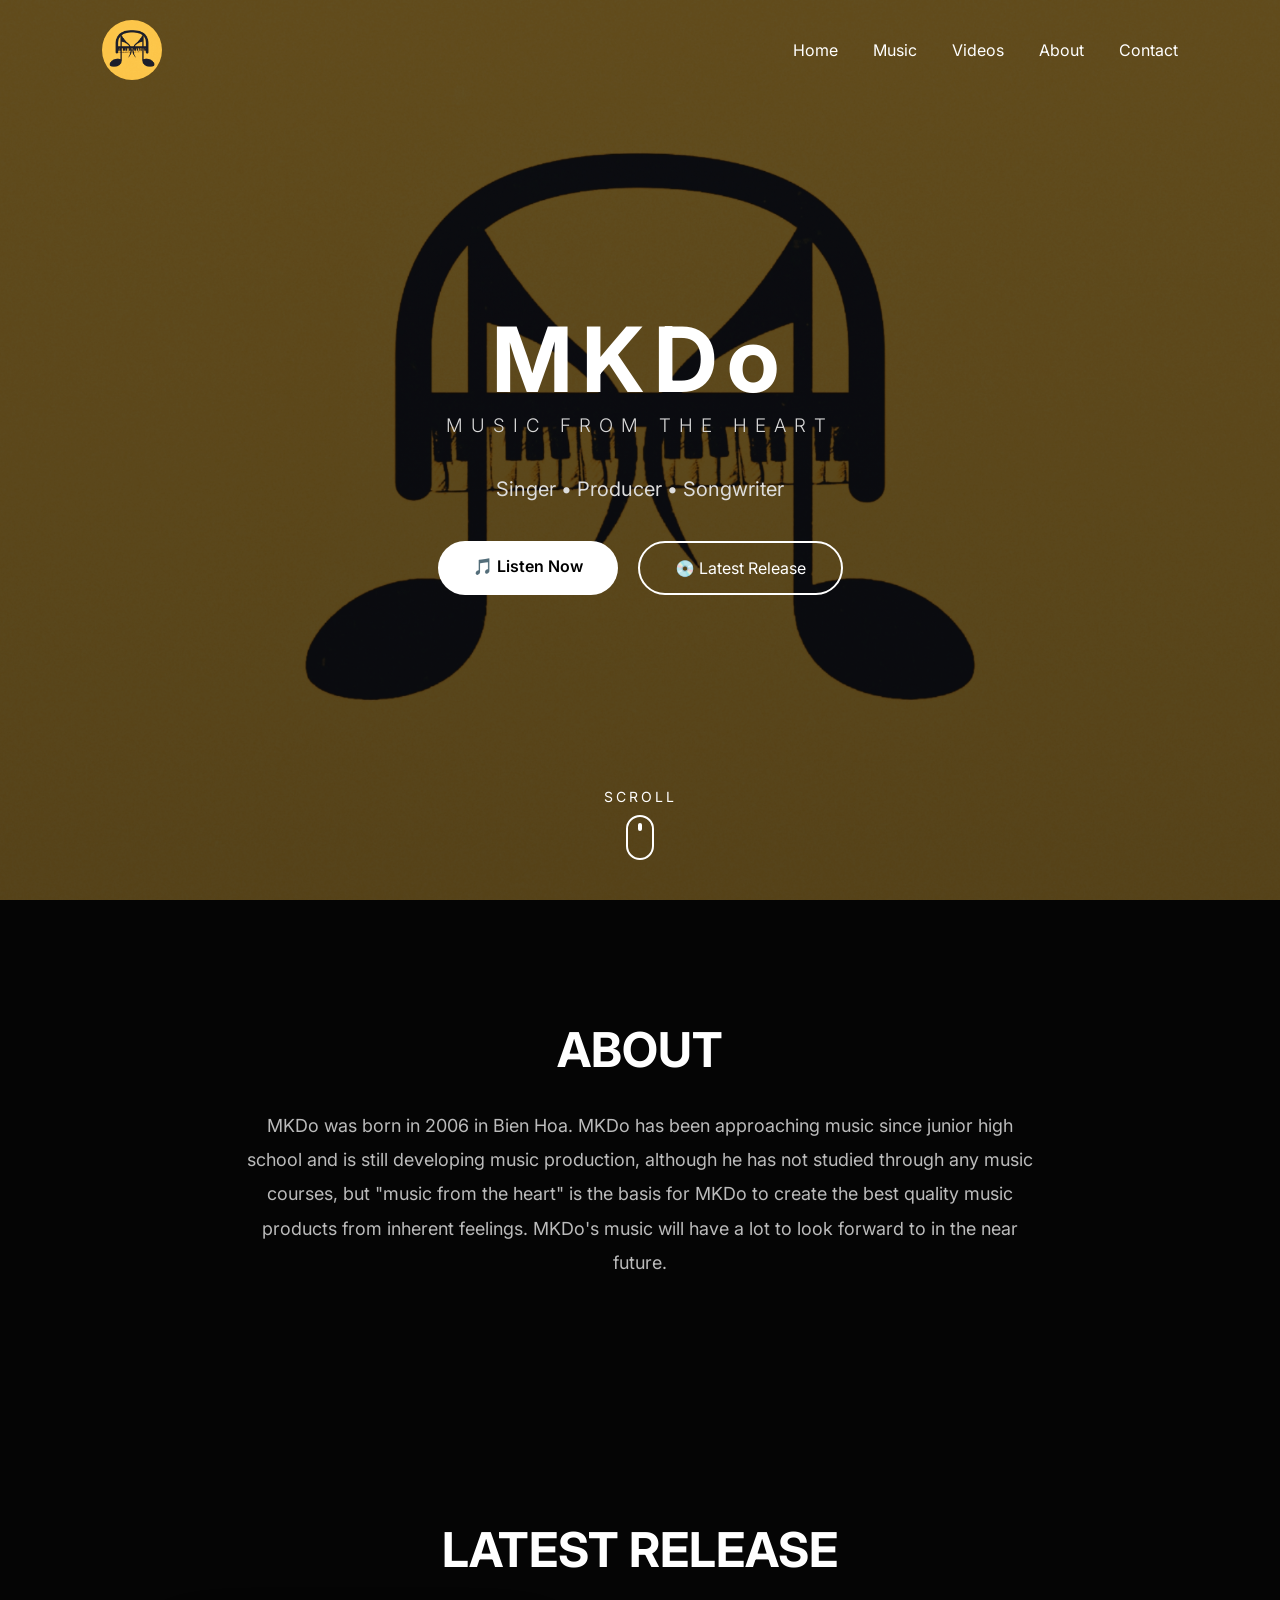
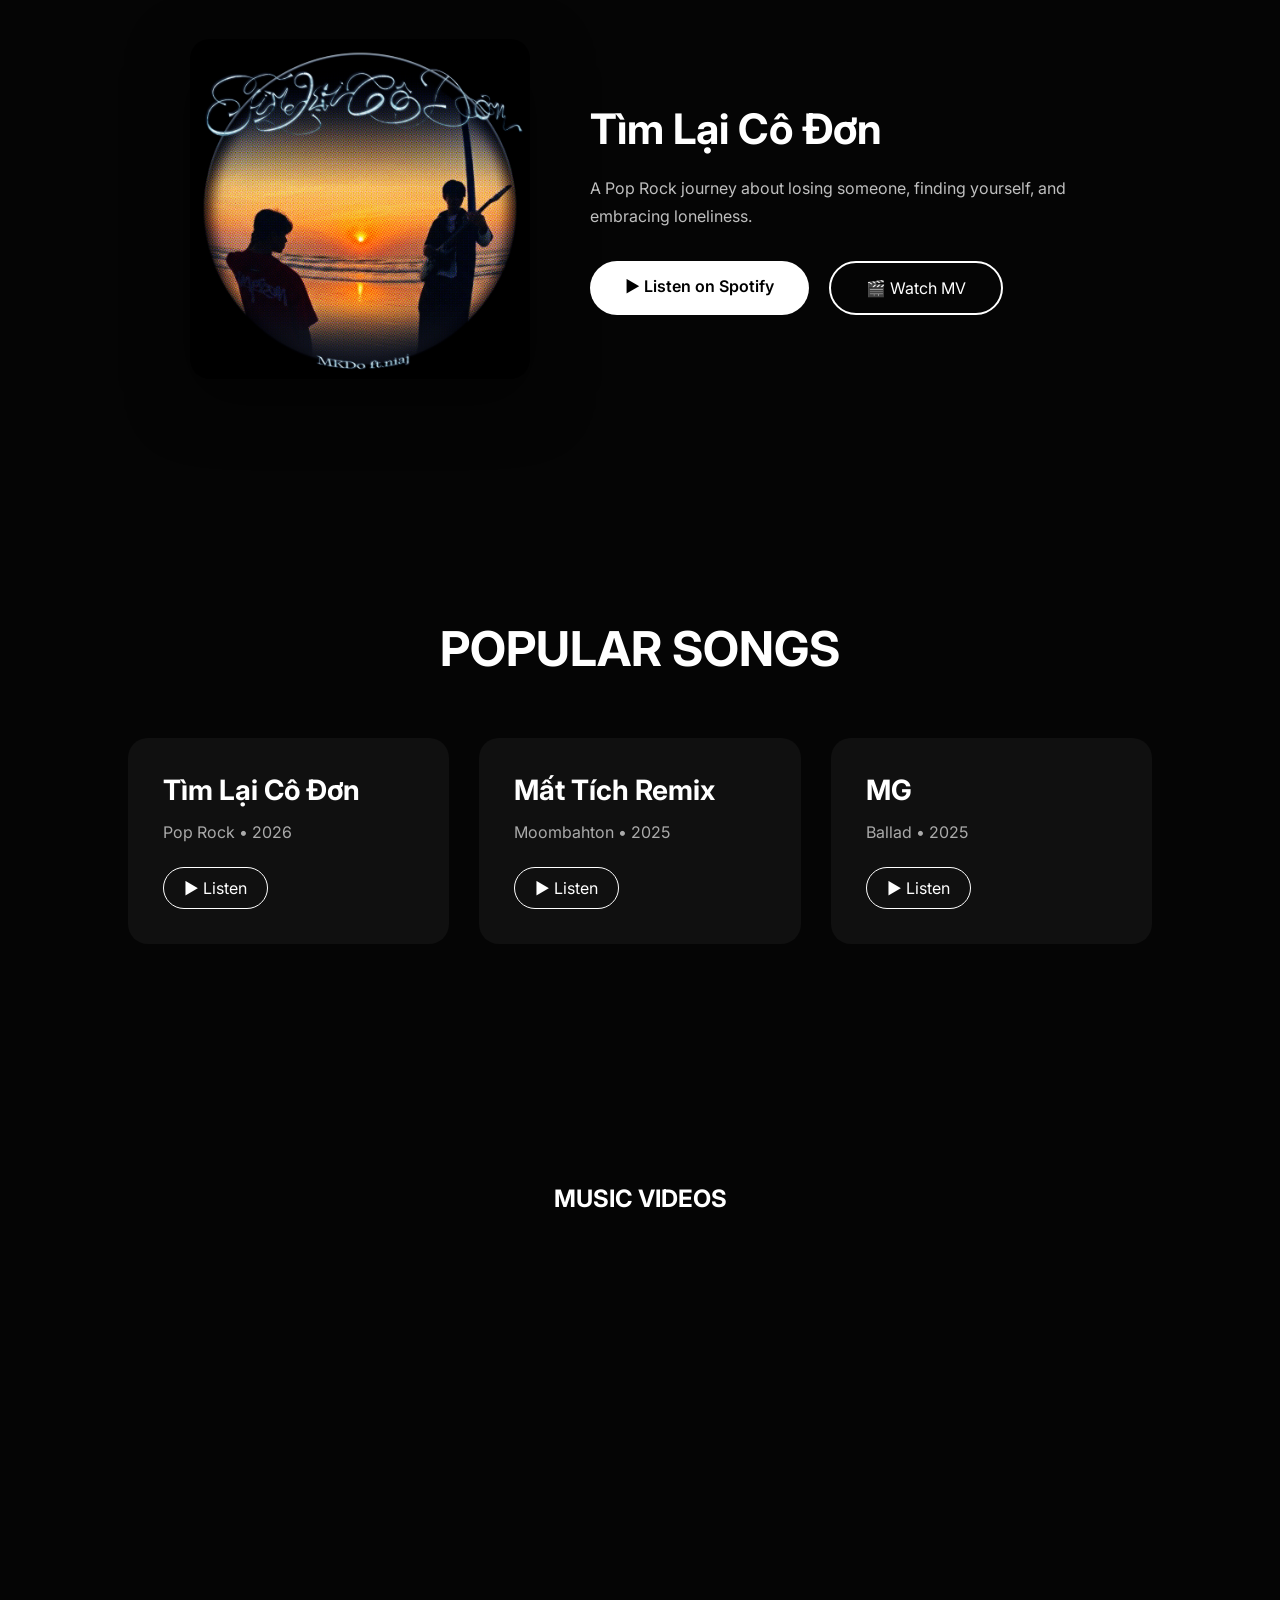
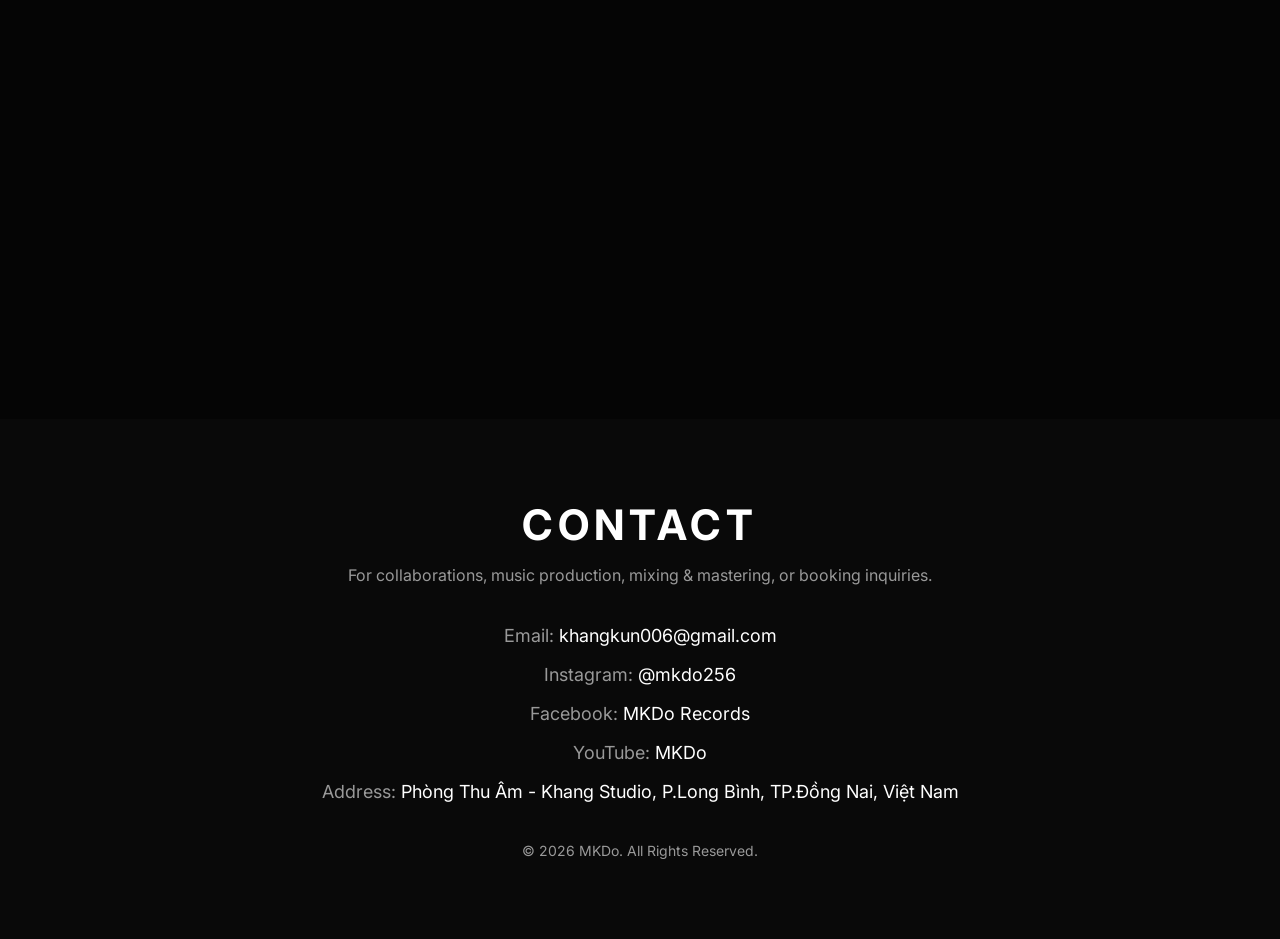
==== index.html @ 3c20ae0c "thêm MG" ====
<!DOCTYPE html>
<html lang="vi">

<head>
    <meta charset="UTF-8">
    <meta name="viewport" content="width=device-width, initial-scale=1.0">

    <title>MKDo | Official Website</title>
    <link rel="stylesheet"
href="https://cdnjs.cloudflare.com/ajax/libs/font-awesome/6.7.2/css/all.min.css">

    <link rel="stylesheet" href="css/style.css">
</head>

<body>

    <div class="menu-overlay"></div>
    <header>

    <nav class="navbar">

        <a href="#home" class="logo">
    <img src="assets/images/logo.jpg" alt="MKDo Logo">
</a>

        <ul class="nav-links">
            <li><a href="#home">Home</a></li>
            <li><a href="#release">Music</a></li>
            <li><a href="#videos">Videos</a></li>
            <li><a href="#about">About</a></li>
            <li><a href="#contact">Contact</a></li>
        </ul>

        <div class="menu-toggle">
            ☰
        </div>

    </nav>

</header>

    <section id="home" class="hero">

        <div class="overlay">

            <h2>MKDo</h2>

            <h3 class="subtitle">
            MUSIC FROM THE HEART
            </h3>

            <p>
                Singer • Producer • Songwriter
            </p>

            <div class="hero-buttons">
                <a href="#" class="btn" id="listenBtn">🎵 Listen Now</a>
                <a href="#release" class="btn-outline">💿 Latest Release</a>
            </div>
            <div class="scroll-indicator">
                <span>Scroll</span>
                <div class="mouse">
                    <div class="wheel"></div>
                </div>
            </div>

        </div>

    </section>  <!-- Kết thúc Hero -->

<section id="about" class="about reveal">

    <h2>ABOUT</h2>

    <p>
        MKDo was born in 2006 in Bien Hoa. MKDo has been approaching music since junior high school and is still developing music production, although he has not studied through any music courses, but "music from the heart" is the basis for MKDo to create the best quality music products from inherent feelings. 
        MKDo's music will have a lot to look forward to in the near future.
    </p>

</section>
<section id="release" class="release reveal">

    <h2>LATEST RELEASE</h2>

    <div class="release-card">

        <img src="assets/images/cover.jpg" alt="Album Cover">

        <div class="release-info">

            <h3>Tìm Lại Cô Đơn</h3>

            <p>
                A Pop Rock journey about losing someone,
                finding yourself, and embracing loneliness.
            </p>

            <div class="release-buttons">
                <a href="https://open.spotify.com/track/5hHYvx4zWAgLMGNYi303si?si=cfd36f0aa601440b" class="btn">▶ Listen on Spotify</a>
                <a href="https://youtu.be/rpANYHrv6A4?si=kWMMExoqcHgPIfsk" class="btn-outline">🎬 Watch MV</a>
            </div>

        </div>

    </div>

</section>
<!-- DÁN PHẦN POPULAR SONGS NGAY TẠI ĐÂY -->
<section class="songs reveal">

    <h2>POPULAR SONGS</h2>

    <div class="song-grid">

        <div class="song-card">
            <h3>Tìm Lại Cô Đơn</h3>
            <p>Pop Rock • 2026</p>
            <a href="https://open.spotify.com/track/5hHYvx4zWAgLMGNYi303si?si=24d2b1c98aca4930" class="btn-small">▶ Listen</a>
        </div>

        <div class="song-card">
            <h3>Mất Tích Remix</h3>
            <p>Moombahton • 2025</p>
            <a href="https://open.spotify.com/track/5mO4exOIa5kgUJAAsyCyWF?si=42bf793f3c614d9a" class="btn-small">▶ Listen</a>
        </div>

        <div class="song-card">
            <h3>MG</h3>
            <p>Ballad • 2025</p>
            <a href="https://open.spotify.com/album/7bvBQO2T1e7dHWRs2erulw?si=QYGWdLPXR3ux7ovZ6l0ybA" class="btn-small">▶ Listen</a>
        </div>

    </div>

</section>
<section id="videos" class="videos reveal">

    <h2>MUSIC VIDEOS</h2>

    <div class="video-container">

        <iframe
            src="https://www.youtube.com/embed/rpANYHrv6A4"
            allowfullscreen>
        </iframe>

    </div>

</section>
<footer id="contact" class="reveal">

    <h2>CONTACT</h2>

    <p>For collaborations, music production,
mixing & mastering, or booking inquiries.</p>

    <div class="contact-info">

        <p>Email:
            <a href="mailto:khangkun006@gmail.com">khangkun006@gmail.com</a>
        </p>

        <p>Instagram:
            <a href="https://www.instagram.com/mkdo256" target="_blank">
                @mkdo256
            </a>
        </p>

        <p>Facebook:
            <a href="https://www.facebook.com/mkdorecords/" target="_blank">
                MKDo Records
            </a>
        </p>

        <p>YouTube:
            <a href="https://www.youtube.com/channel/UCN9i0nr-8zQUtNi54F5TAXw" target="_blank">
                MKDo
            </a>
        </p>

        <p>Address:
            <a href="https://maps.app.goo.gl/xexaNx454yK6f1gD9" target="_blank">
                Phòng Thu Âm - Khang Studio, P.Long Bình, TP.Đồng Nai, Việt Nam
            </a>
        </p>

    </div>

    <p class="copyright">
        © 2026 MKDo. All Rights Reserved.
    </p>

</footer>
<!-- SMART LINK -->
<div class="smartlink">

    <div class="smartlink-box">

        <span class="close-smartlink">&times;</span>

        <img src="assets/images/logo.jpg" alt="MKDo Logo">

        <h2>MKDo</h2>

        <p>Music From The Heart</p>

        <a href="https://open.spotify.com/artist/1hWf69LwvEqh1YXSsMyhLW?si=CvrtmVuDQyqoBS65XYDklQ"
           target="_blank"
           class="smart-btn spotify">

            <i class="fa-brands fa-spotify"></i>
            <span>Spotify</span>

        </a>
        <a href="https://music.apple.com/fr/artist/mkdo/1745474043"
           target="_blank"
           class="smart-btn apple">

            <i class="fa-brands fa-apple"></i>
            <span>Apple Music</span>

</a>
        <a href="https://www.youtube.com/@mkdo256"
           target="_blank"
           class="smart-btn youtube">

            <i class="fa-brands fa-youtube"></i>
            <span>YouTube</span>

        </a>

        <a href="https://instagram.com/mkdo256"
           target="_blank"
           class="smart-btn instagram">

            <i class="fa-brands fa-instagram"></i>
            <span>Instagram</span>

        </a>

        <a href="https://www.facebook.com/mkdomusic256"
           target="_blank"
           class="smart-btn facebook">

            <i class="fa-brands fa-facebook"></i>
            <span>Facebook</span>

        </a>

        <a href="#contact"
           class="smart-btn contact-link">

            <i class="fa-solid fa-envelope"></i>
            <span>Contact</span>

        </a>

    </div>

</div>

<script src="js/script.js"></script>
---- css/style.css ----
/* Google Font */
@import url('https://fonts.googleapis.com/css2?family=Inter:wght@300;400;600;700&display=swap');

*{
    margin:0;
    padding:0;
    box-sizing:border-box;
    font-family:'Inter',sans-serif;
}

html{
    scroll-behavior:smooth;
}

body{
    background:#050505;
    color:white;
}

/* ================= NAVBAR ================= */

header{
    position:fixed;
    top:0;
    left:0;
    width:100%;
    z-index:1000;
    padding:20px 8%;
    transition:.4s ease;
}

header.scrolled{
    background:rgba(0,0,0,.75);
    backdrop-filter:blur(20px);
    box-shadow:0 8px 30px rgba(0,0,0,.35);
}
.navbar{
    display:flex;
    justify-content:space-between;
    align-items:center;
}

.logo{
    display:flex;
    align-items:center;
    text-decoration:none;
}

.logo img{
    width:60px;
    height:60px;
    border-radius:50%;
    object-fit:cover;
    display:block;
}

.nav-links{
    display:flex;
    gap:35px;
    list-style:none;
}

.navbar a{
    color:white;
    text-decoration:none;
    transition:.3s;
}

.navbar a:hover{
    color:#9f9f9f;
}

/* ================= HERO ================= */

.hero{
    height:100vh;
     background:
        linear-gradient(
    to top,
    rgba(0,0,0,.25),
    rgba(0,0,0,.15)
),
        url("../assets/images/hero.jpg") center center/cover no-repeat;
    display:flex;
    justify-content:center;
    align-items:center;
    text-align:center;
}

.overlay{
    background:rgba(0,0,0,.55);
    width:100%;
    height:100%;
    display:flex;
    flex-direction:column;
    justify-content:center;
    align-items:center;
}

.overlay h2{
    font-size:90px;
    letter-spacing:10px;
}

.overlay p{
    margin-top:20px;
    font-size:20px;
    color:#ddd;
}

button{
    margin-top:40px;
    padding:15px 45px;
    border:none;
    background:white;
    color:black;
    cursor:pointer;
    font-size:16px;
    border-radius:50px;
    transition:.35s;
}

button:hover{
    transform:translateY(-4px);
    background:#d4d4d4;
}
.hero-buttons{
    display:flex;
    gap:20px;
    margin-top:40px;
}

.btn{
    background:white;
    color:black;
    text-decoration:none;
    padding:15px 35px;
    border-radius:50px;
    font-weight:600;
    transition:.3s;
}

.btn:hover{
    transform:translateY(-4px);
    background:#d8d8d8;
}

.btn-outline{
    border:2px solid white;
    color:white;
    text-decoration:none;
    padding:15px 35px;
    border-radius:50px;
    transition:.3s;
}

.btn-outline:hover{
    background:white;
    color:black;
}
.subtitle{
    margin-bottom:20px;
    letter-spacing:8px;
    color:#d7d7d7;
    font-weight:300;
    text-transform:uppercase;
    animation:fadeUp 1.2s ease;
}

.overlay h2{
    animation:fadeUp .8s ease;
}

.overlay p{
    animation:fadeUp 1.5s ease;
}

.hero-buttons{
    animation:fadeUp 1.8s ease;
}

@keyframes fadeUp{

    from{

        opacity:0;
        transform:translateY(40px);

    }

    to{

        opacity:1;
        transform:translateY(0);

    }

}
/* ================= SCROLL INDICATOR ================= */

.scroll-indicator{
    position:absolute;
    bottom:40px;
    display:flex;
    flex-direction:column;
    align-items:center;
    gap:10px;
    color:white;
    animation:bounce 2s infinite;
}

.scroll-indicator span{
    font-size:14px;
    letter-spacing:3px;
    text-transform:uppercase;
}

.mouse{
    width:28px;
    height:45px;
    border:2px solid white;
    border-radius:20px;
    display:flex;
    justify-content:center;
    padding-top:6px;
}

.wheel{
    width:4px;
    height:8px;
    background:white;
    border-radius:20px;
    animation:wheel 1.5s infinite;
}

@keyframes wheel{

    0%{
        opacity:1;
        transform:translateY(0);
    }

    100%{
        opacity:0;
        transform:translateY(12px);
    }

}

@keyframes bounce{

    0%,100%{
        transform:translateY(0);
    }

    50%{
        transform:translateY(8px);
    }

}
.about{

    padding:120px 12%;
    text-align:center;

}

.about h2{

    font-size:48px;
    margin-bottom:30px;

}

.about p{

    max-width:800px;
    margin:auto;
    color:#bbb;
    line-height:1.9;
    font-size:18px;

}
/* ================= LATEST RELEASE ================= */

.release{
    padding:120px 10%;
}

.release h2{
    text-align:center;
    font-size:48px;
    margin-bottom:60px;
}

.release-card{

    display:flex;
    align-items:center;
    justify-content:center;
    gap:60px;
    flex-wrap:wrap;

}

.release-card img{

    width:340px;
    border-radius:20px;
    box-shadow:0 20px 60px rgba(0,0,0,.5);

}

.release-info{

    max-width:500px;

}

.release-info h3{

    font-size:42px;
    margin-bottom:20px;

}

.release-info p{

    color:#bfbfbf;
    line-height:1.8;
    margin-bottom:30px;

}

.release-buttons{

    display:flex;
    gap:20px;
    flex-wrap:wrap;

}
.release-card img{
    transition: transform .4s ease, box-shadow .4s ease;
}

.release-card img:hover{
    transform: scale(1.05) rotate(-1deg);
    box-shadow: 0 30px 70px rgba(255,255,255,.15);
}
/* ================= SONGS ================= */

.songs{

    padding:120px 10%;

}

.songs h2{

    text-align:center;
    font-size:48px;
    margin-bottom:60px;

}

.song-grid{

    display:grid;
    grid-template-columns:repeat(auto-fit,minmax(280px,1fr));
    gap:30px;

}

.song-card{

    background:#101010;
    padding:35px;
    border-radius:20px;
    transition:.35s;

}

.song-card:hover{

    transform:translateY(-8px);
    background:#181818;

}

.song-card h3{

    font-size:28px;
    margin-bottom:15px;

}

.song-card p{

    color:#aaa;
    margin-bottom:25px;

}

.btn-small{

    color:white;
    text-decoration:none;
    border:1px solid white;
    padding:10px 20px;
    border-radius:40px;
    display:inline-block;
    transition:.3s;

}

.btn-small:hover{

    background:white;
    color:black;

}
/* ================= MUSIC VIDEOS ================= */

.videos{
    padding:120px 10%;
    text-align:center;
}

.video-container{
    max-width:1000px;
    margin:0 auto;
}

.video-container iframe{
    width:100%;
    aspect-ratio:16 / 9;
    border:none;
    border-radius:20px;
}
/* ================= FOOTER ================= */

footer{

    padding:80px 10%;
    text-align:center;
    background:#090909;
    margin-top:120px;

}

footer h2{

    font-size:42px;
    margin-bottom:15px;
    letter-spacing:5px;

}

footer p{

    color:#999;

}

.socials{

    margin:35px 0;
    display:flex;
    justify-content:center;
    gap:30px;
    flex-wrap:wrap;

}

.socials a{

    color:white;
    text-decoration:none;
    transition:.3s;

}

.socials a:hover{

    color:#7d7d7d;

}

.copyright{

    margin-top:40px;
    font-size:14px;

}
/* ================= SCROLL ANIMATION ================= */

.reveal{
    opacity:0;
    transform:translateY(80px);
    transition:all .8s ease;
}

.reveal.active{
    opacity:1;
    transform:translateY(0);
}
/* ================= CONTACT ================= */

.contact-info{
    margin-top:40px;
}

.contact-info p{
    margin:18px 0;
    font-size:18px;
}

.contact-info a{
    color:white;
    text-decoration:none;
    transition:.3s;
}

.contact-info a:hover{
    color:#888;
}
/* ================= MOBILE MENU ================= */

.menu-toggle{
    display:none;
    font-size:34px;
    cursor:pointer;
    color:#fff;
    z-index:1100;
}

.menu-overlay{
    position:fixed;
    inset:0;
    background:rgba(0,0,0,.45);
    opacity:0;
    pointer-events:none;
    transition:.35s;
    z-index:998;
}

.menu-overlay.active{
    opacity:1;
    pointer-events:auto;
}

@media (max-width:768px){

    .menu-toggle{
        display:block;
    }

    .nav-links{

        position:fixed;

        top:0;
        right:-100%;

        width:260px;
        height:100vh;

        background:#111;

        display:flex;
        flex-direction:column;

        justify-content:center;
        align-items:center;

        gap:35px;

        transition:right .35s ease;

        z-index:999;

    }

    .nav-links.active{
        right:0;
    }

}
/* ================= SMART LINK ================= */

.smartlink{

    position:fixed;
    inset:0;

    background:rgba(0,0,0,.75);

    display:flex;
    justify-content:center;
    align-items:center;

    opacity:0;
    visibility:hidden;

    transition:.3s;

    z-index:3000;

}

.smartlink.active{

    opacity:1;
    visibility:visible;

}

.smartlink-box{

    width:380px;
    max-width:90%;

    background:#101010;

    border-radius:25px;

    padding:40px;

    text-align:center;

    position:relative;

    box-shadow:0 20px 60px rgba(0,0,0,.5);

}

.smartlink-box img{

    width:90px;
    height:90px;

    border-radius:50%;

    object-fit:cover;

    margin-bottom:20px;

}

.smartlink-box h2{

    margin-bottom:10px;
    font-size:32px;

}

.smartlink-box p{

    color:#bdbdbd;
    margin-bottom:30px;

}

.smart-btn{

    display:flex;
    align-items:center;
    gap:15px;

    width:100%;

    padding:16px 24px;

    margin:15px 0;

    text-decoration:none;

    color:white;

    border-radius:18px;

    font-size:18px;
    font-weight:600;

    transition:.3s;

}

.smart-btn i{

    width:28px;

    font-size:24px;

    text-align:center;

}

.smart-btn:hover{

    transform:translateY(-4px);

}

/* ===== PLATFORM COLORS ===== */

.spotify{

    background:#1DB954;

}

.apple{

    background:#000;
    border:1px solid #444;

}

.youtube{

    background:#FF0000;

}

.instagram{

    background:linear-gradient(
        45deg,
        #f58529,
        #dd2a7b,
        #8134af,
        #515bd4
    );

}

.facebook{

    background:#1877F2;

}

.contact-link{

    background:#444;

}

.close-smartlink{

    position:absolute;

    top:20px;
    right:25px;

    font-size:34px;

    cursor:pointer;

    transition:.3s;

}

.close-smartlink:hover{

    transform:rotate(90deg);

}
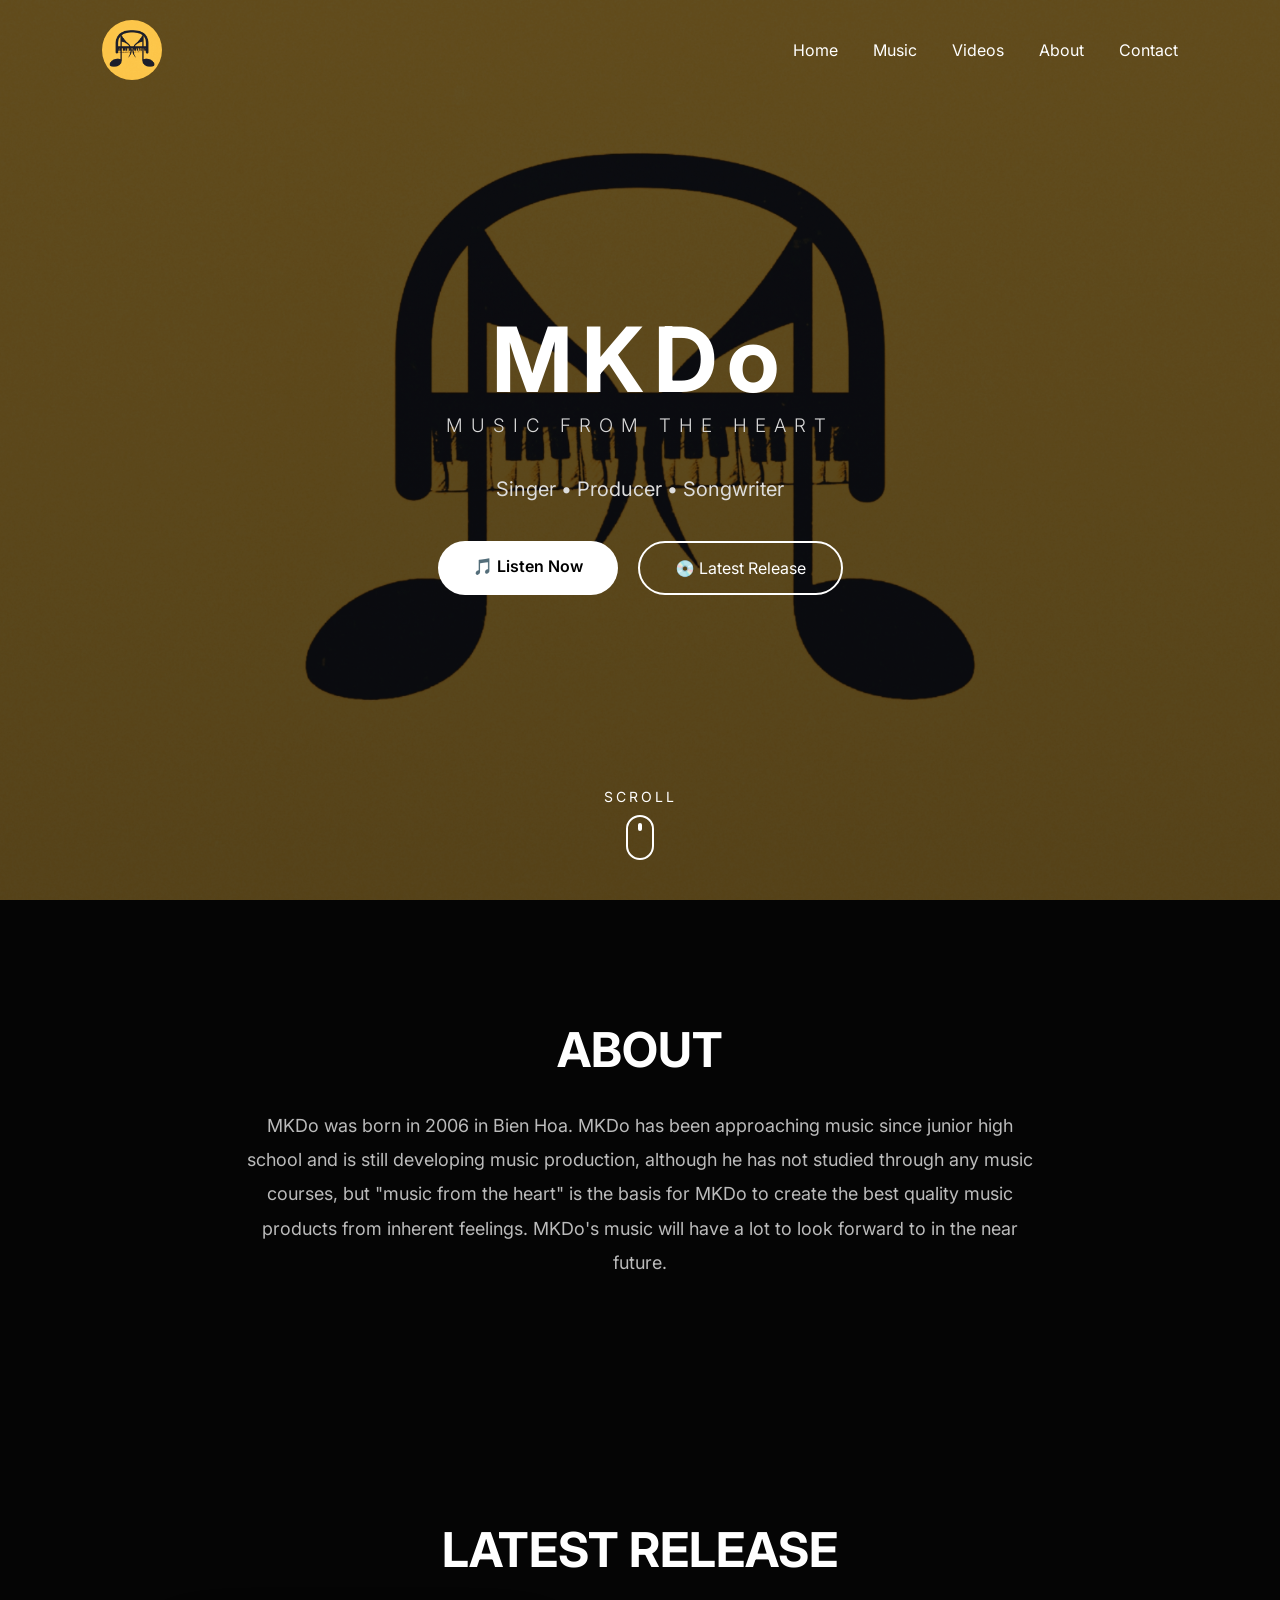
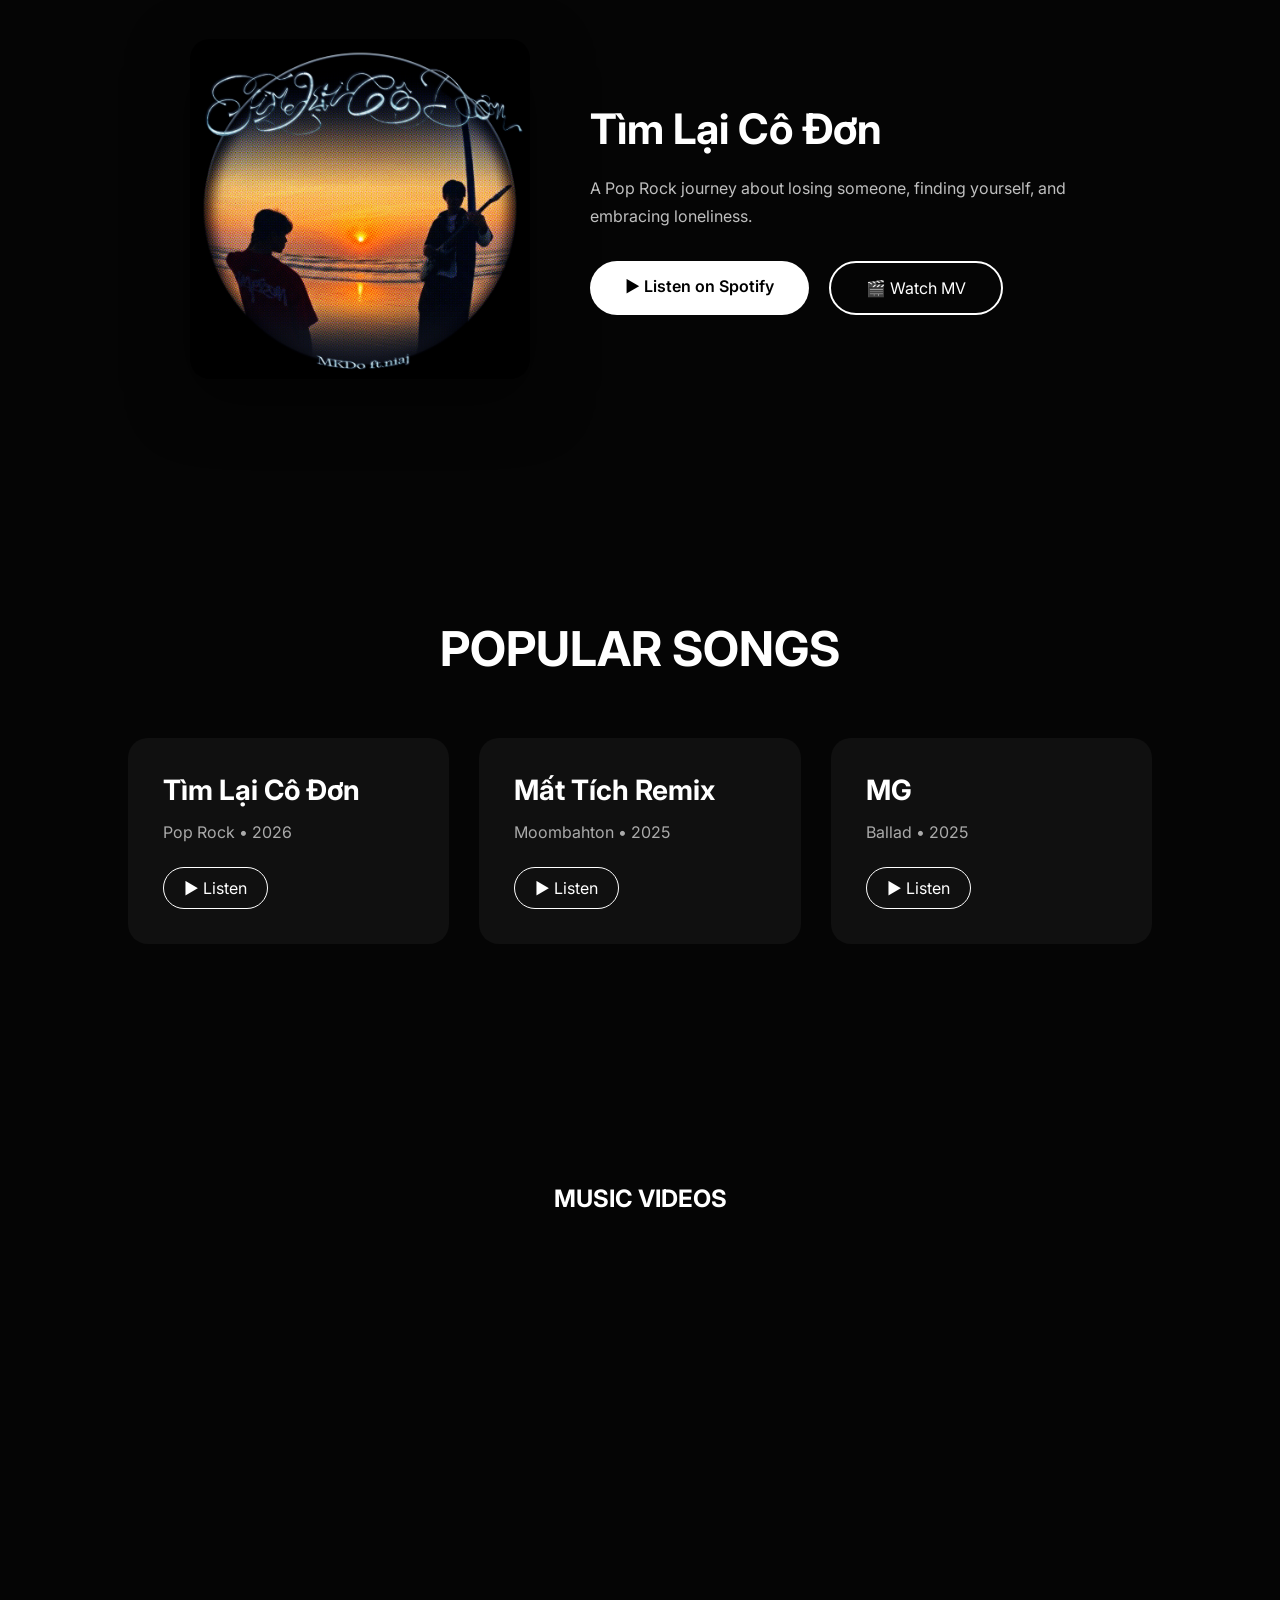
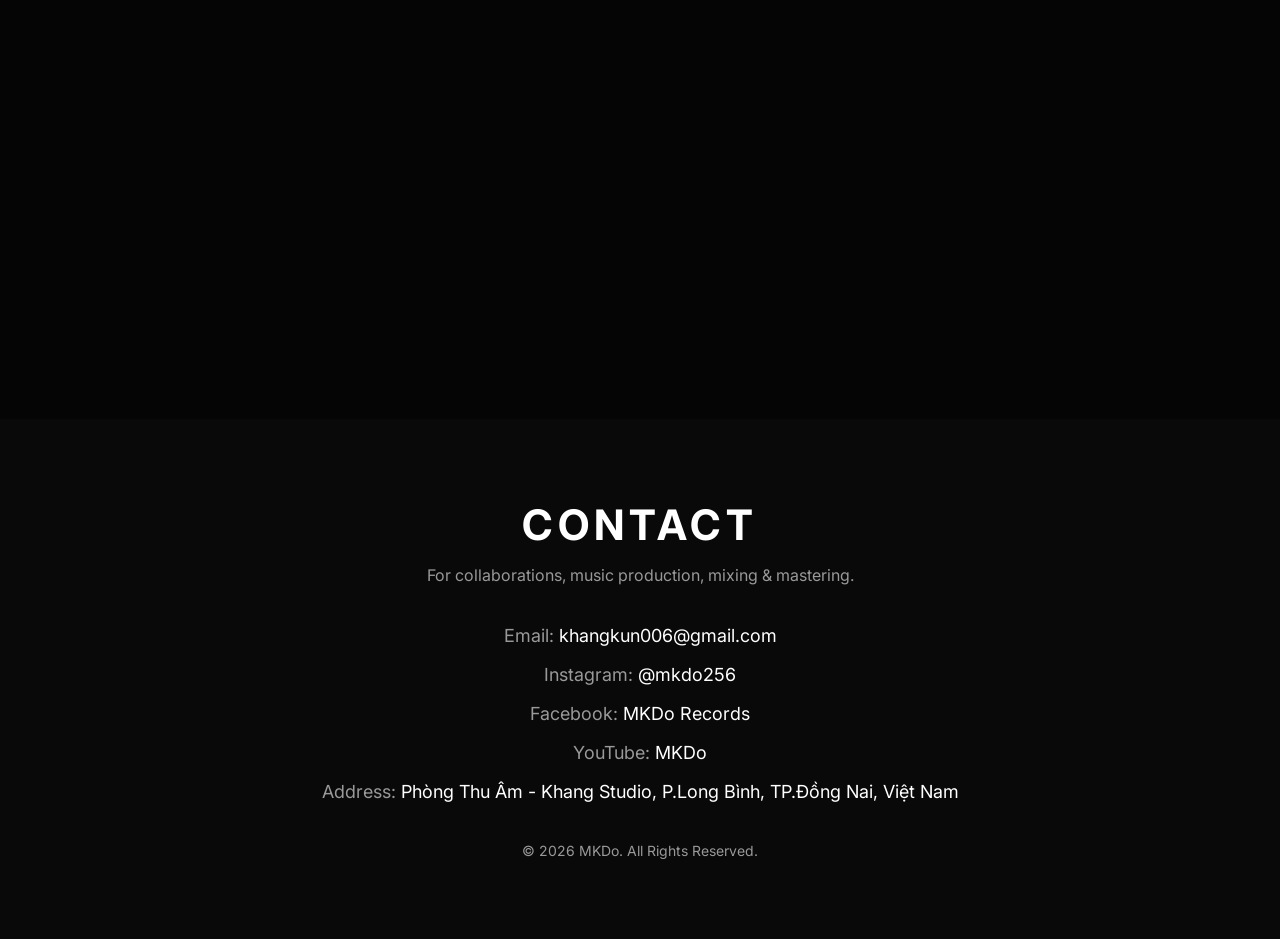
==== commit a95a5a98: "xóa đặt chỗ" ====
--- a/index.html
+++ b/index.html
@@ -152,7 +152,7 @@
     <h2>CONTACT</h2>
 
     <p>For collaborations, music production,
-mixing & mastering, or booking inquiries.</p>
+mixing & mastering.</p>
 
     <div class="contact-info">
 
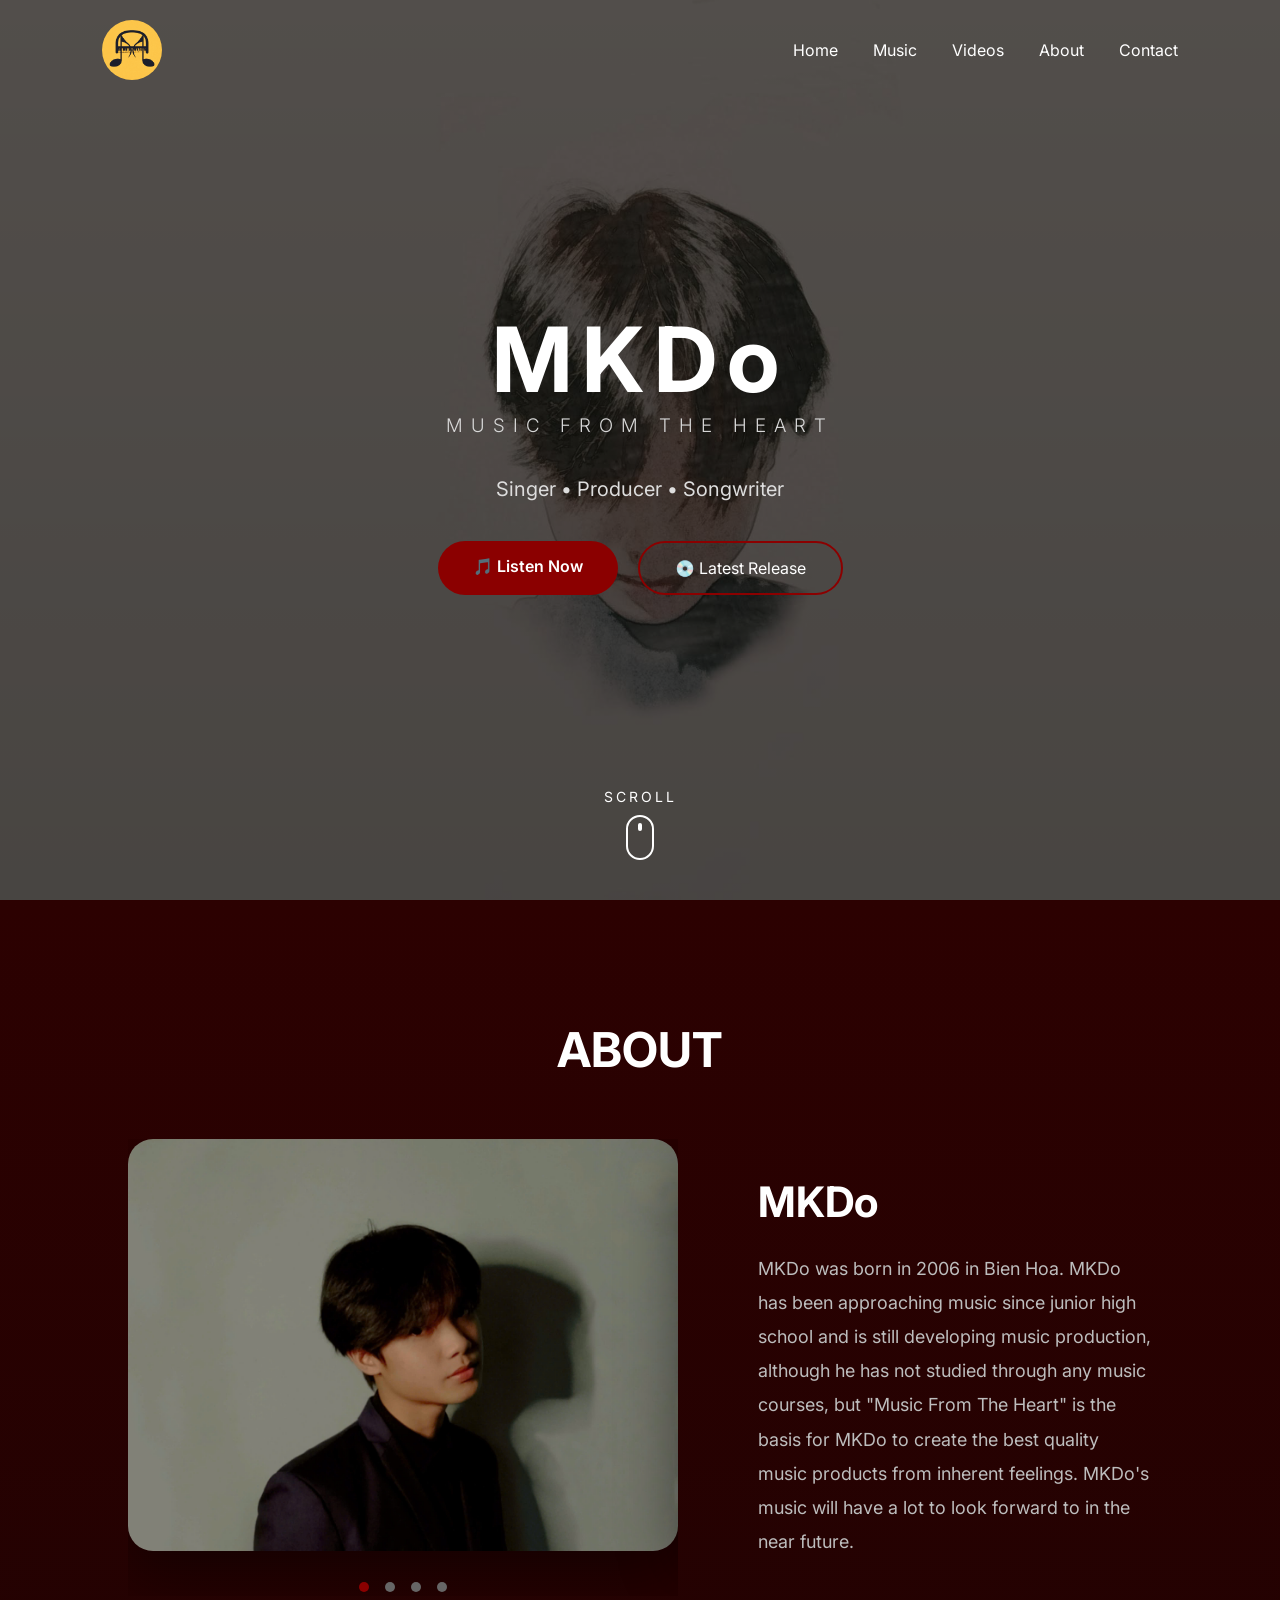
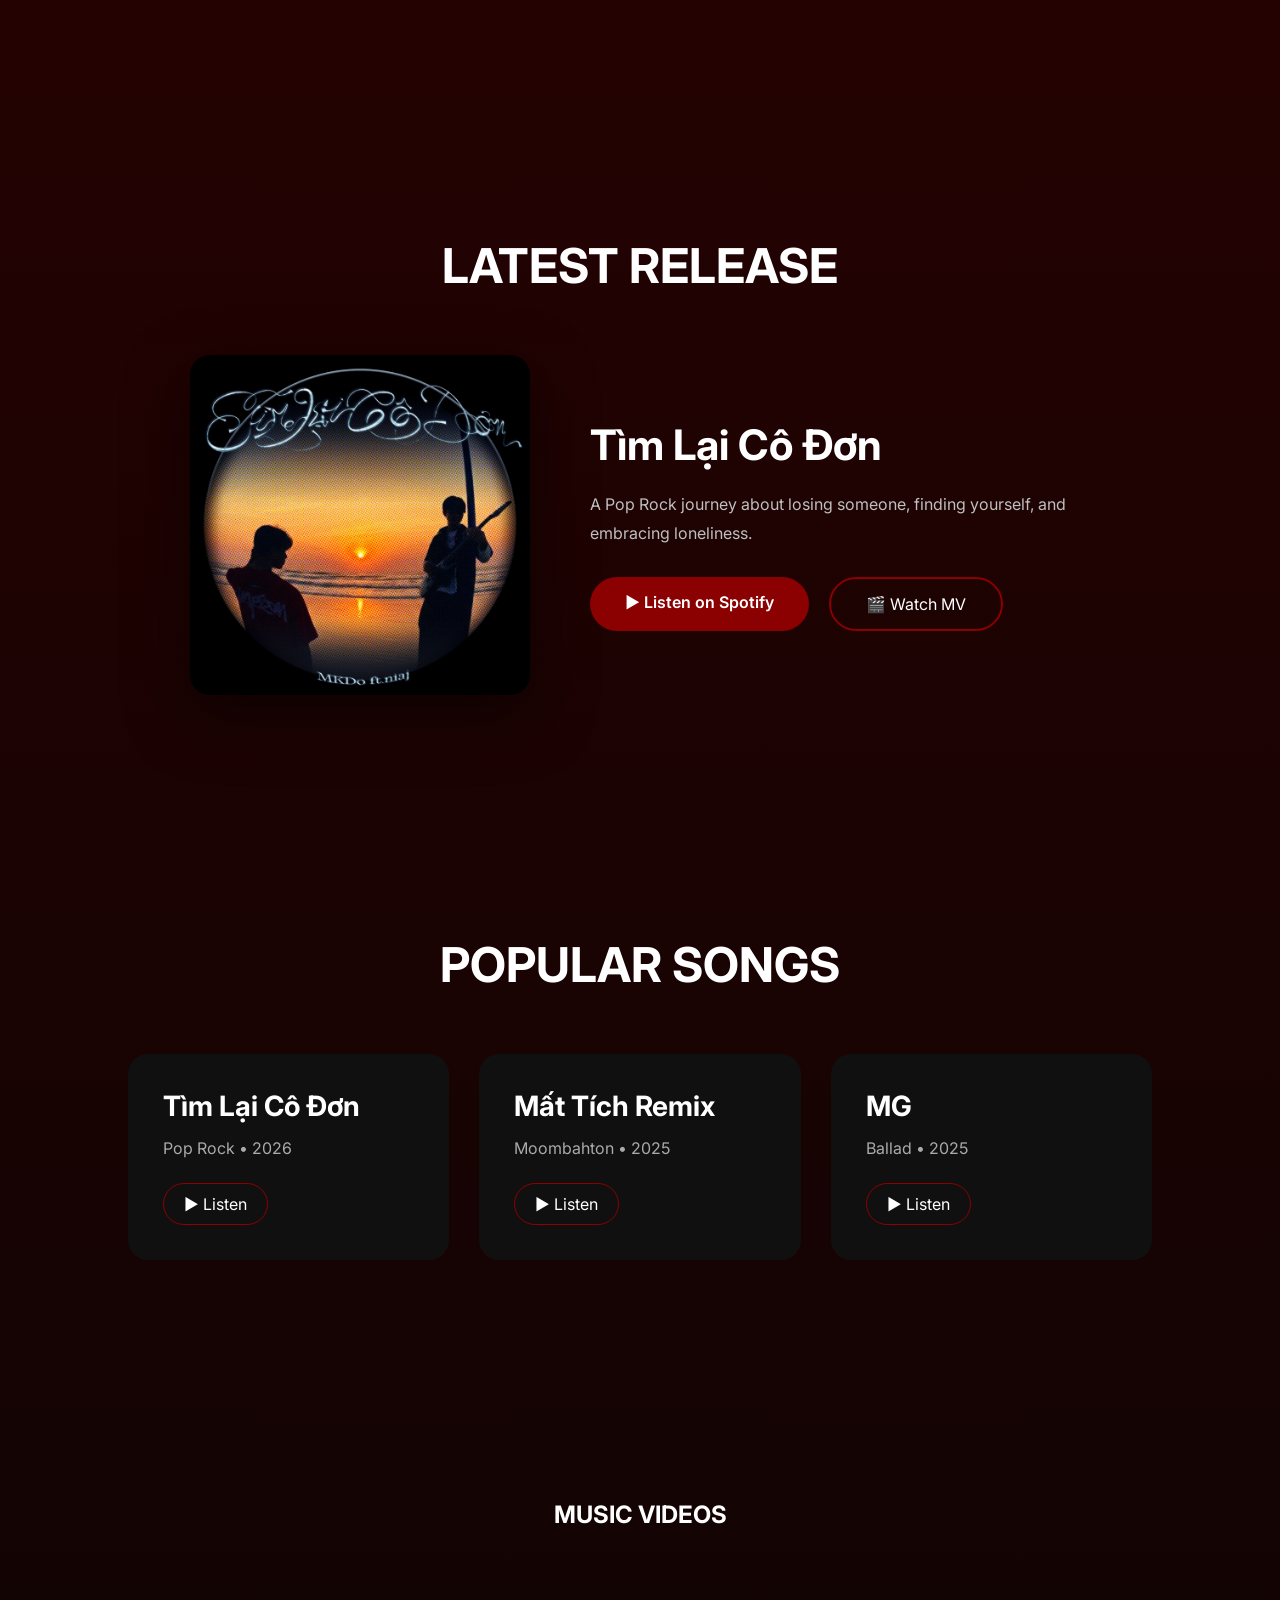
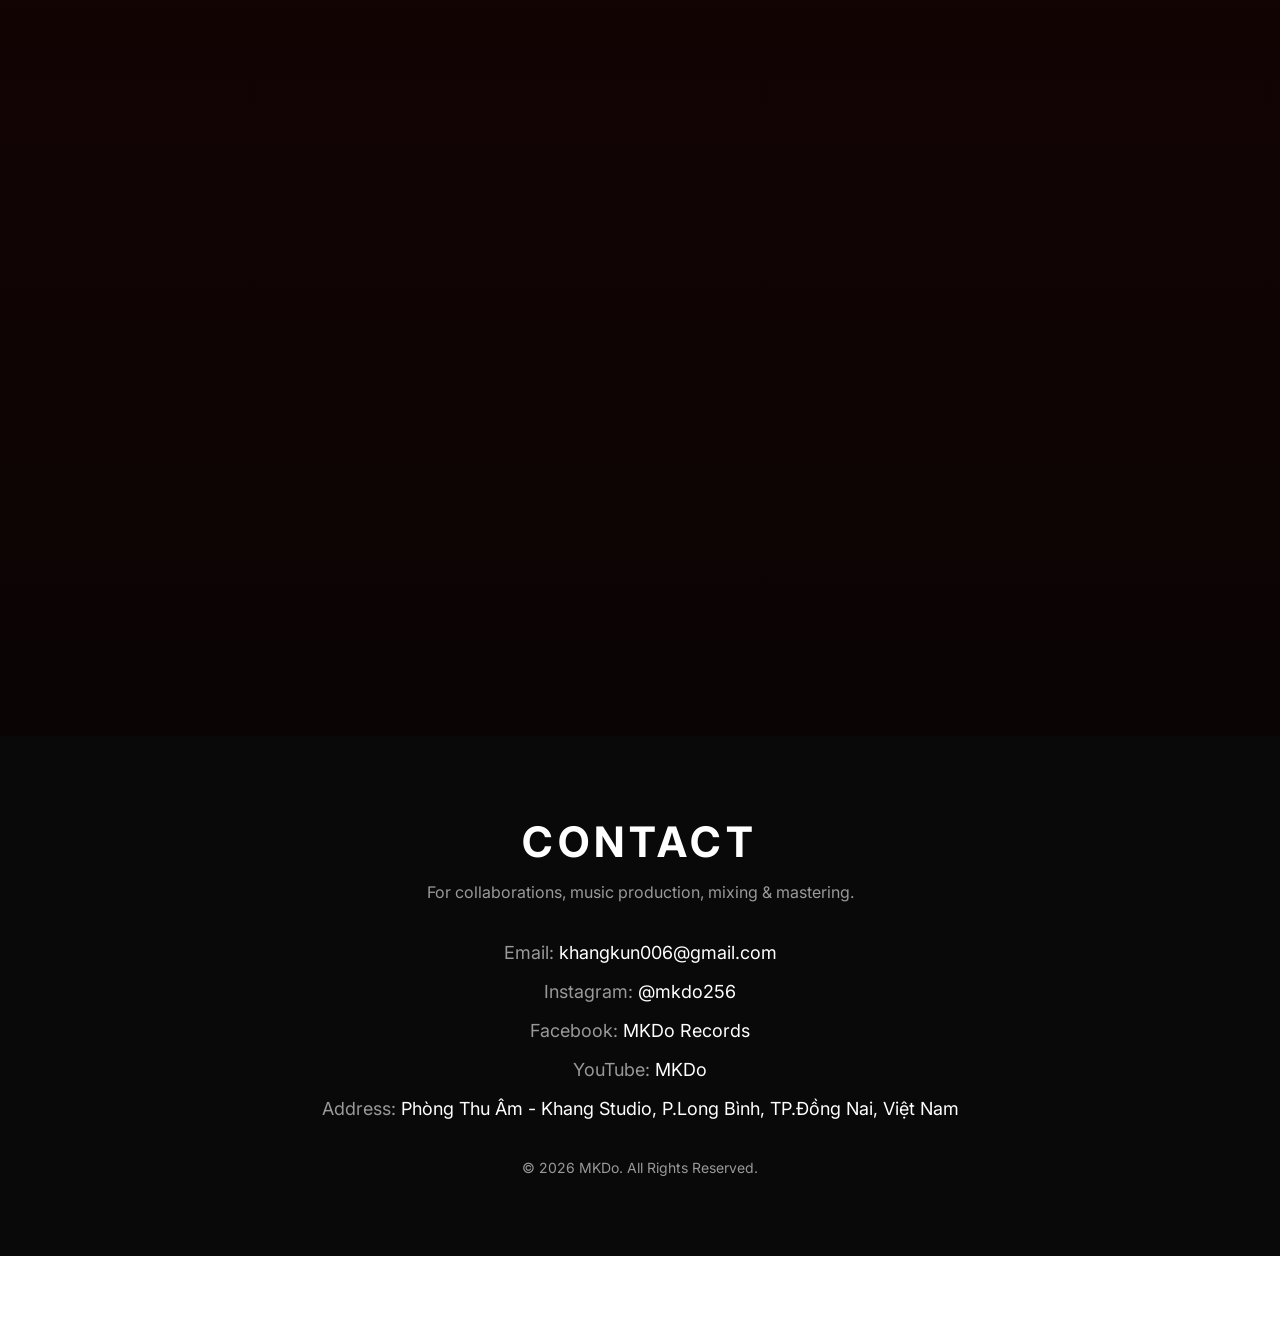
==== commit d37acdd1: "sửa about" ====
--- a/index.html
+++ b/index.html
@@ -72,10 +72,47 @@
 
     <h2>ABOUT</h2>
 
-    <p>
-        MKDo was born in 2006 in Bien Hoa. MKDo has been approaching music since junior high school and is still developing music production, although he has not studied through any music courses, but "music from the heart" is the basis for MKDo to create the best quality music products from inherent feelings. 
-        MKDo's music will have a lot to look forward to in the near future.
-    </p>
+    <div class="about-container">
+
+        <!-- LEFT -->
+
+        <div class="about-slider">
+
+            <div class="about-track">
+
+                <img src="assets/images/about1.jpg" alt="">
+                <img src="assets/images/about2.jpg" alt="">
+                <img src="assets/images/about3.jpg" alt="">
+                <img src="assets/images/about4.jpg" alt="">
+
+            </div>
+
+            <div class="about-dots">
+                <span class="dot active"></span>
+                <span class="dot"></span>
+                <span class="dot"></span>
+                <span class="dot"></span>
+            </div>
+
+        </div>
+
+        <!-- RIGHT -->
+
+        <div class="about-text">
+
+            <h3>MKDo</h3>
+
+            <p>
+
+                MKDo was born in 2006 in Bien Hoa. MKDo has been approaching music since junior high school and is still developing music production, although he has not studied through any music courses, but "Music From The Heart" is the basis for MKDo to create the best quality music products from inherent feelings.
+
+                MKDo's music will have a lot to look forward to in the near future.
+
+            </p>
+
+        </div>
+
+    </div>
 
 </section>
 <section id="release" class="release reveal">
@@ -84,7 +121,7 @@
 
     <div class="release-card">
 
-        <img src="assets/images/cover.jpg" alt="Album Cover">
+        <img src="assets/images/new single.jpg" alt="Album Cover">
 
         <div class="release-info">
 
--- a/css/style.css
+++ b/css/style.css
@@ -1,6 +1,14 @@
 /* Google Font */
 @import url('https://fonts.googleapis.com/css2?family=Inter:wght@300;400;600;700&display=swap');
-
+:root{
+
+    --primary:#8B0000;
+    --primary-hover:#A30000;
+
+    --white:#ffffff;
+    --gray:#bdbdbd;
+
+}
 *{
     margin:0;
     padding:0;
@@ -13,7 +21,11 @@
 }
 
 body{
-    background:#050505;
+    background:linear-gradient(
+        to bottom,
+        #360000,
+        #050505
+    );
     color:white;
 }
 
@@ -30,9 +42,16 @@
 }
 
 header.scrolled{
-    background:rgba(0,0,0,.75);
+
+    background:rgba(100, 0, 0, 0.65);
+
     backdrop-filter:blur(20px);
-    box-shadow:0 8px 30px rgba(0,0,0,.35);
+    -webkit-backdrop-filter:blur(20px);
+
+    box-shadow:0 8px 30px rgba(139,0,0,.25);
+
+    border-bottom:1px solid rgba(255,255,255,.08);
+
 }
 .navbar{
     display:flex;
@@ -67,7 +86,7 @@
 }
 
 .navbar a:hover{
-    color:#9f9f9f;
+    color:var(--primary);
 }
 
 /* ================= HERO ================= */
@@ -131,8 +150,8 @@
 }
 
 .btn{
-    background:white;
-    color:black;
+    background:var(--primary);
+    color:var(--white);
     text-decoration:none;
     padding:15px 35px;
     border-radius:50px;
@@ -142,12 +161,12 @@
 
 .btn:hover{
     transform:translateY(-4px);
-    background:#d8d8d8;
+    background:var(--primary-hover);
 }
 
 .btn-outline{
-    border:2px solid white;
-    color:white;
+    border:2px solid var(--primary);
+    color:var(--white);
     text-decoration:none;
     padding:15px 35px;
     border-radius:50px;
@@ -155,8 +174,9 @@
 }
 
 .btn-outline:hover{
-    background:white;
-    color:black;
+    background:var(--primary);
+    color:var(--white);
+
 }
 .subtitle{
     margin-bottom:20px;
@@ -258,27 +278,154 @@
     }
 
 }
+/* ================= ABOUT ================= */
+
 .about{
 
-    padding:120px 12%;
+    padding:120px 10%;
+
+}
+
+.about h2{
+
     text-align:center;
-
-}
-
-.about h2{
-
     font-size:48px;
-    margin-bottom:30px;
-
-}
-
-.about p{
-
-    max-width:800px;
-    margin:auto;
-    color:#bbb;
+
+    margin-bottom:60px;
+
+}
+
+.about-container{
+
+    display:flex;
+
+    justify-content:center;
+    align-items:center;
+
+    gap:80px;
+
+    flex-wrap:wrap;
+
+}
+
+/* LEFT */
+
+.about-slider{
+
+    width:550px;
+
+    overflow:hidden;
+
+}
+
+.about-track{
+
+    display:flex;
+
+    transition:transform .7s ease;
+
+}
+
+.about-track img{
+
+    width:550px;
+
+    height:412px;
+
+    object-fit:cover;
+
+    flex-shrink:0;
+
+    border-radius:25px;
+
+    box-shadow:0 20px 60px rgba(0,0,0,.45);
+
+}
+
+.about-dots{
+
+    margin-top:25px;
+
+    text-align:center;
+
+}
+
+.dot{
+
+    width:10px;
+    height:10px;
+
+    background:#666;
+
+    border-radius:50%;
+
+    display:inline-block;
+
+    margin:0 6px;
+
+    transition:.3s;
+
+}
+
+.dot.active{
+
+    background:#8B0000;
+
+}
+
+/* RIGHT */
+
+.about-text{
+
+    flex:1;
+
+    min-width:320px;
+
+}
+
+.about-text h3{
+
+    font-size:42px;
+
+    margin-bottom:25px;
+
+}
+
+.about-text p{
+
+    color:#bdbdbd;
+
     line-height:1.9;
+
     font-size:18px;
+
+}
+
+/* MOBILE */
+
+@media(max-width:900px){
+
+.about-container{
+
+    flex-direction:column;
+
+}
+
+.about-slider{
+
+    width:100%;
+
+}
+
+.about-track img{
+
+    width:100%;
+
+    height:auto;
+
+    aspect-ratio:4/3;
+
+}
 
 }
 /* ================= LATEST RELEASE ================= */
@@ -345,7 +492,7 @@
 
 .release-card img:hover{
     transform: scale(1.05) rotate(-1deg);
-    box-shadow: 0 30px 70px rgba(255,255,255,.15);
+    box-shadow:0 30px 70px rgba(139,0,0,.45);
 }
 /* ================= SONGS ================= */
 
@@ -403,20 +550,24 @@
 
 .btn-small{
 
-    color:white;
+    color:var(--white);
     text-decoration:none;
-    border:1px solid white;
+
+    border:1px solid var(--primary);
+
     padding:10px 20px;
     border-radius:40px;
+
     display:inline-block;
+
     transition:.3s;
 
 }
 
 .btn-small:hover{
 
-    background:white;
-    color:black;
+    background:var(--primary);
+    color:var(--white);
 
 }
 /* ================= MUSIC VIDEOS ================= */
@@ -522,7 +673,7 @@
 }
 
 .contact-info a:hover{
-    color:#888;
+    color:var(--primary);
 }
 /* ================= MOBILE MENU ================= */
 
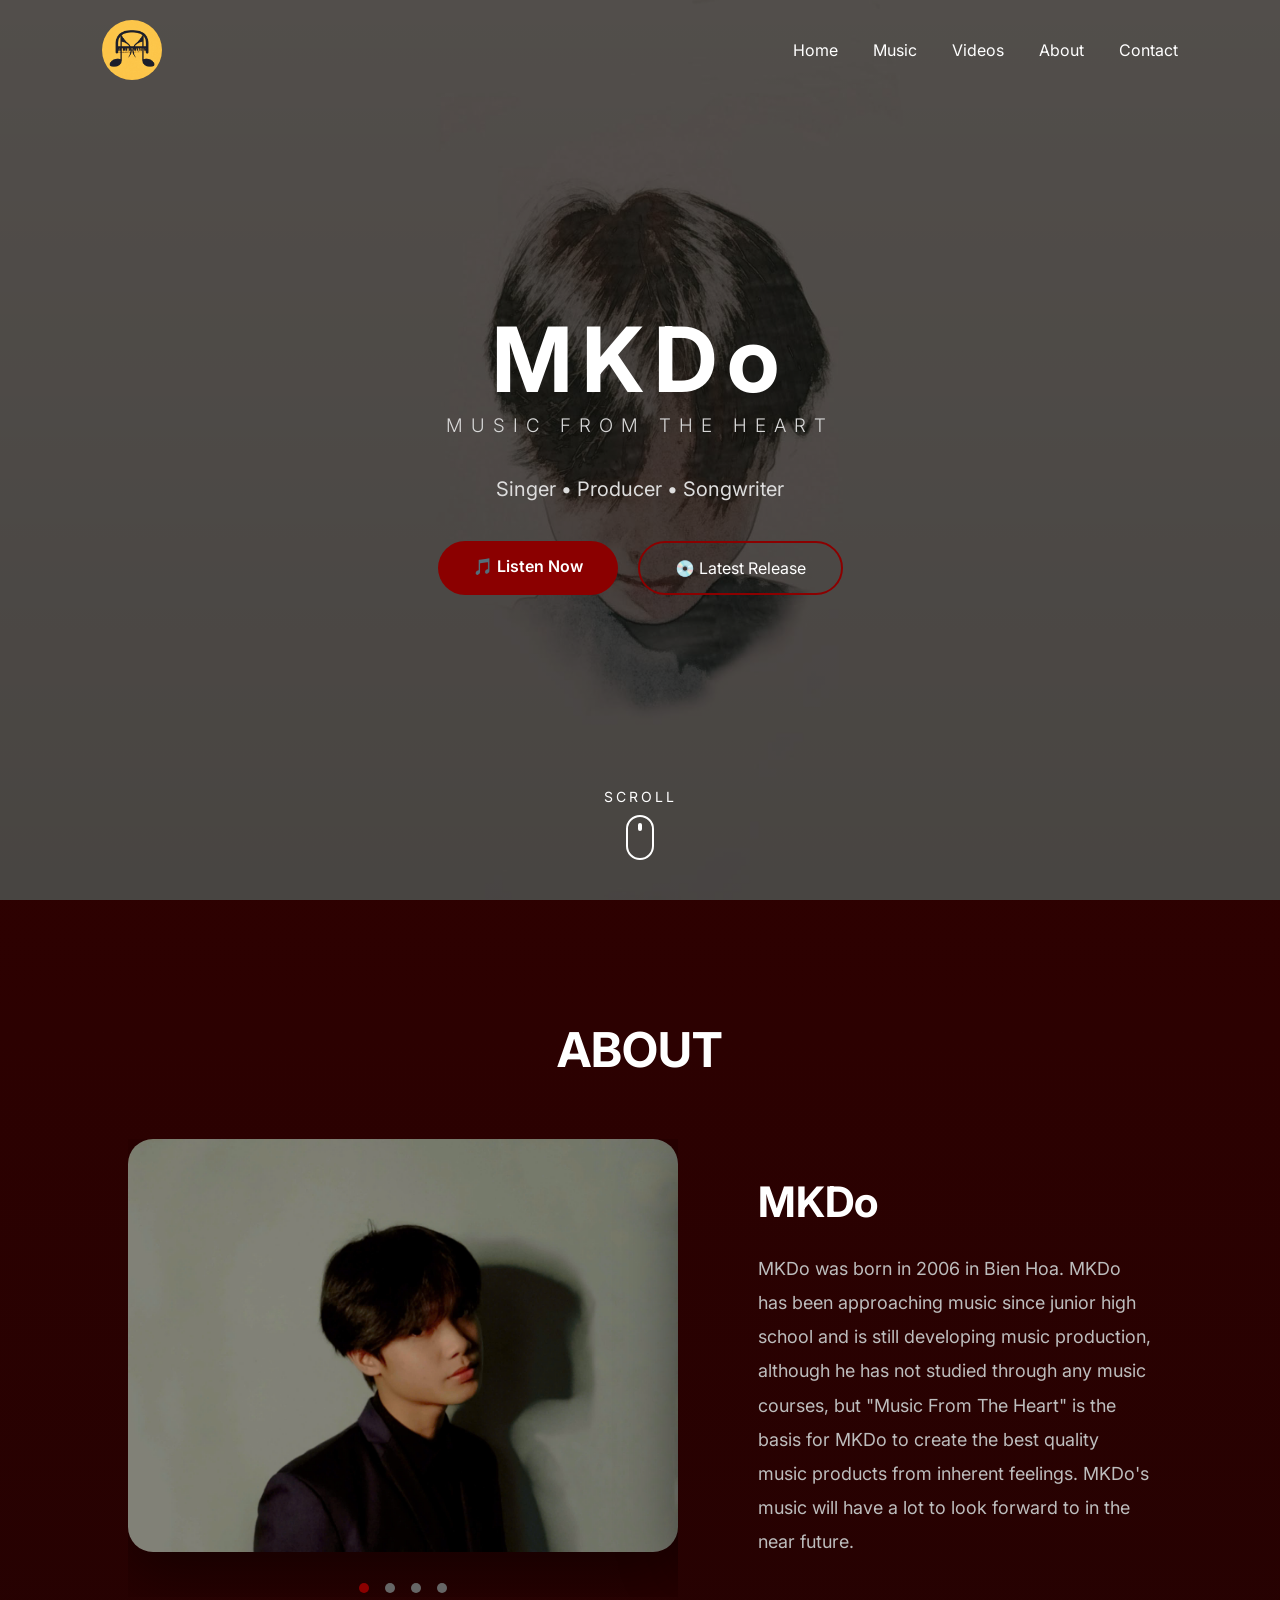
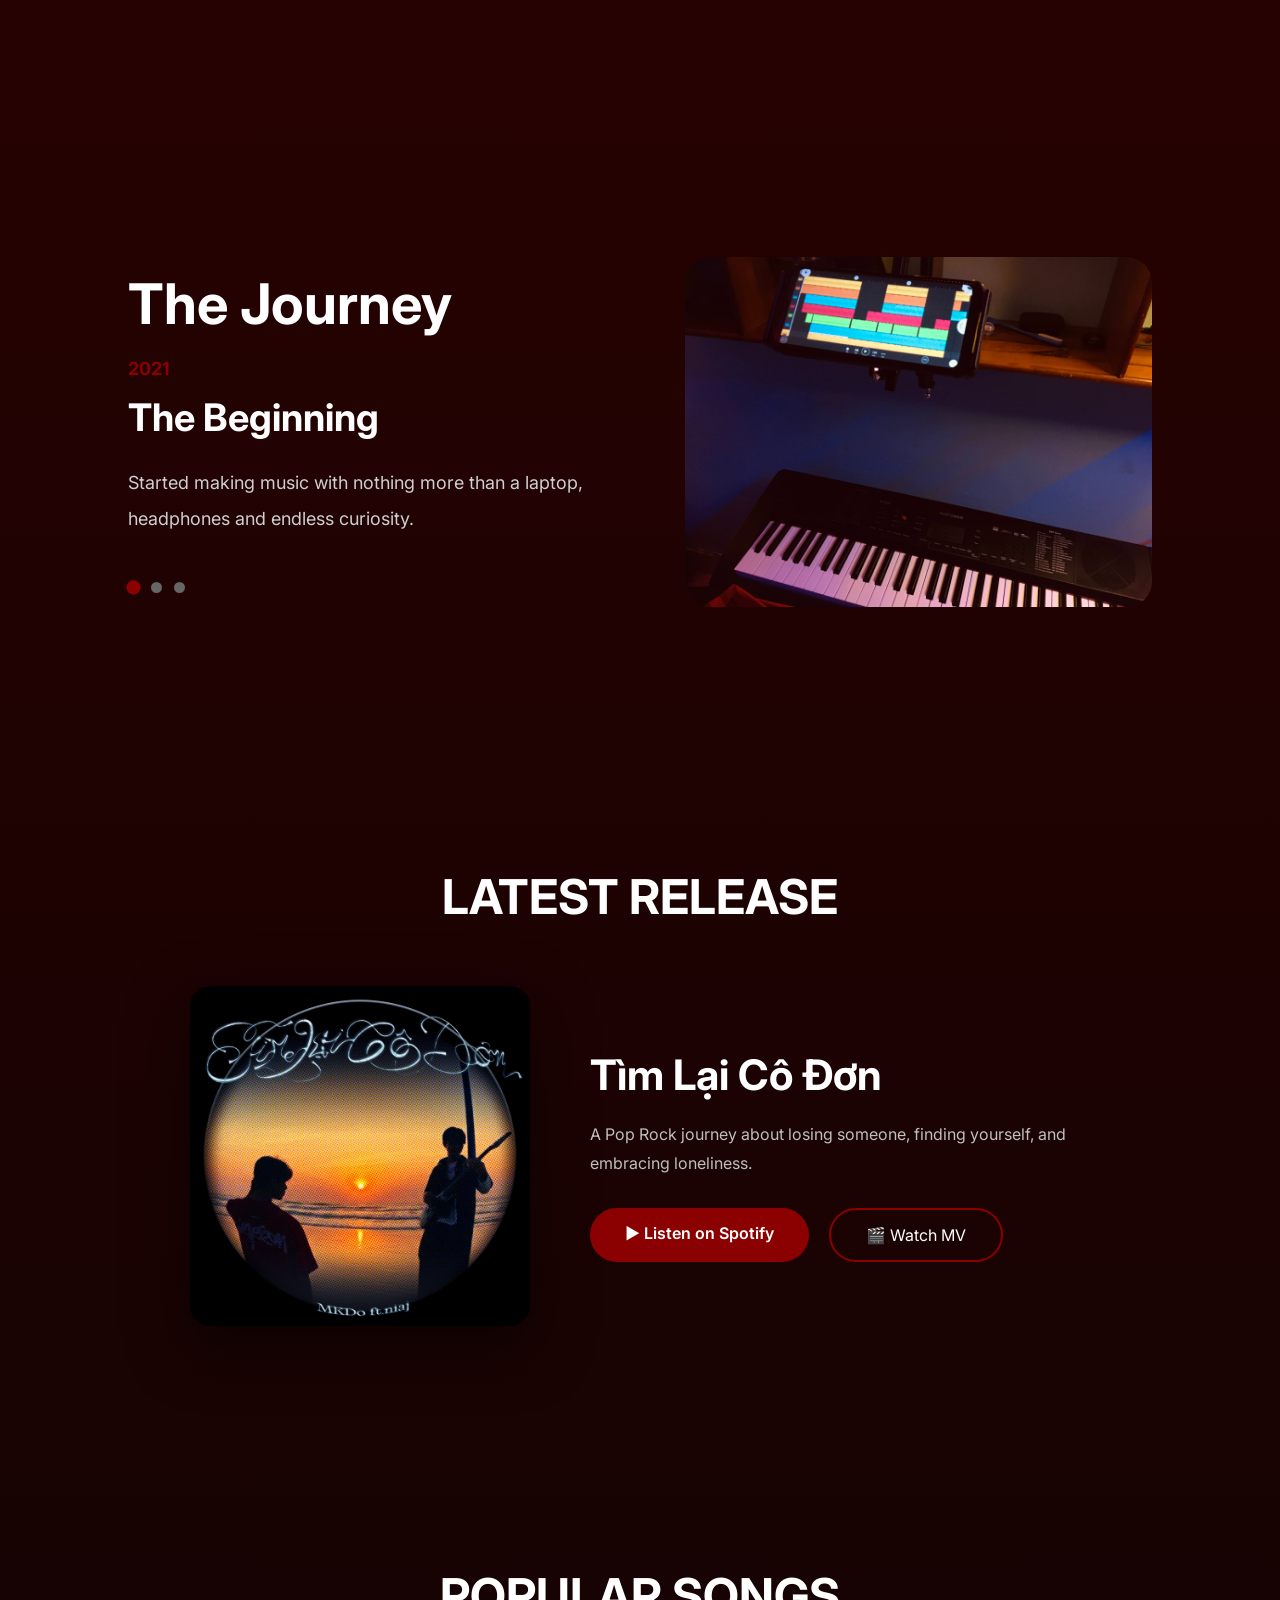
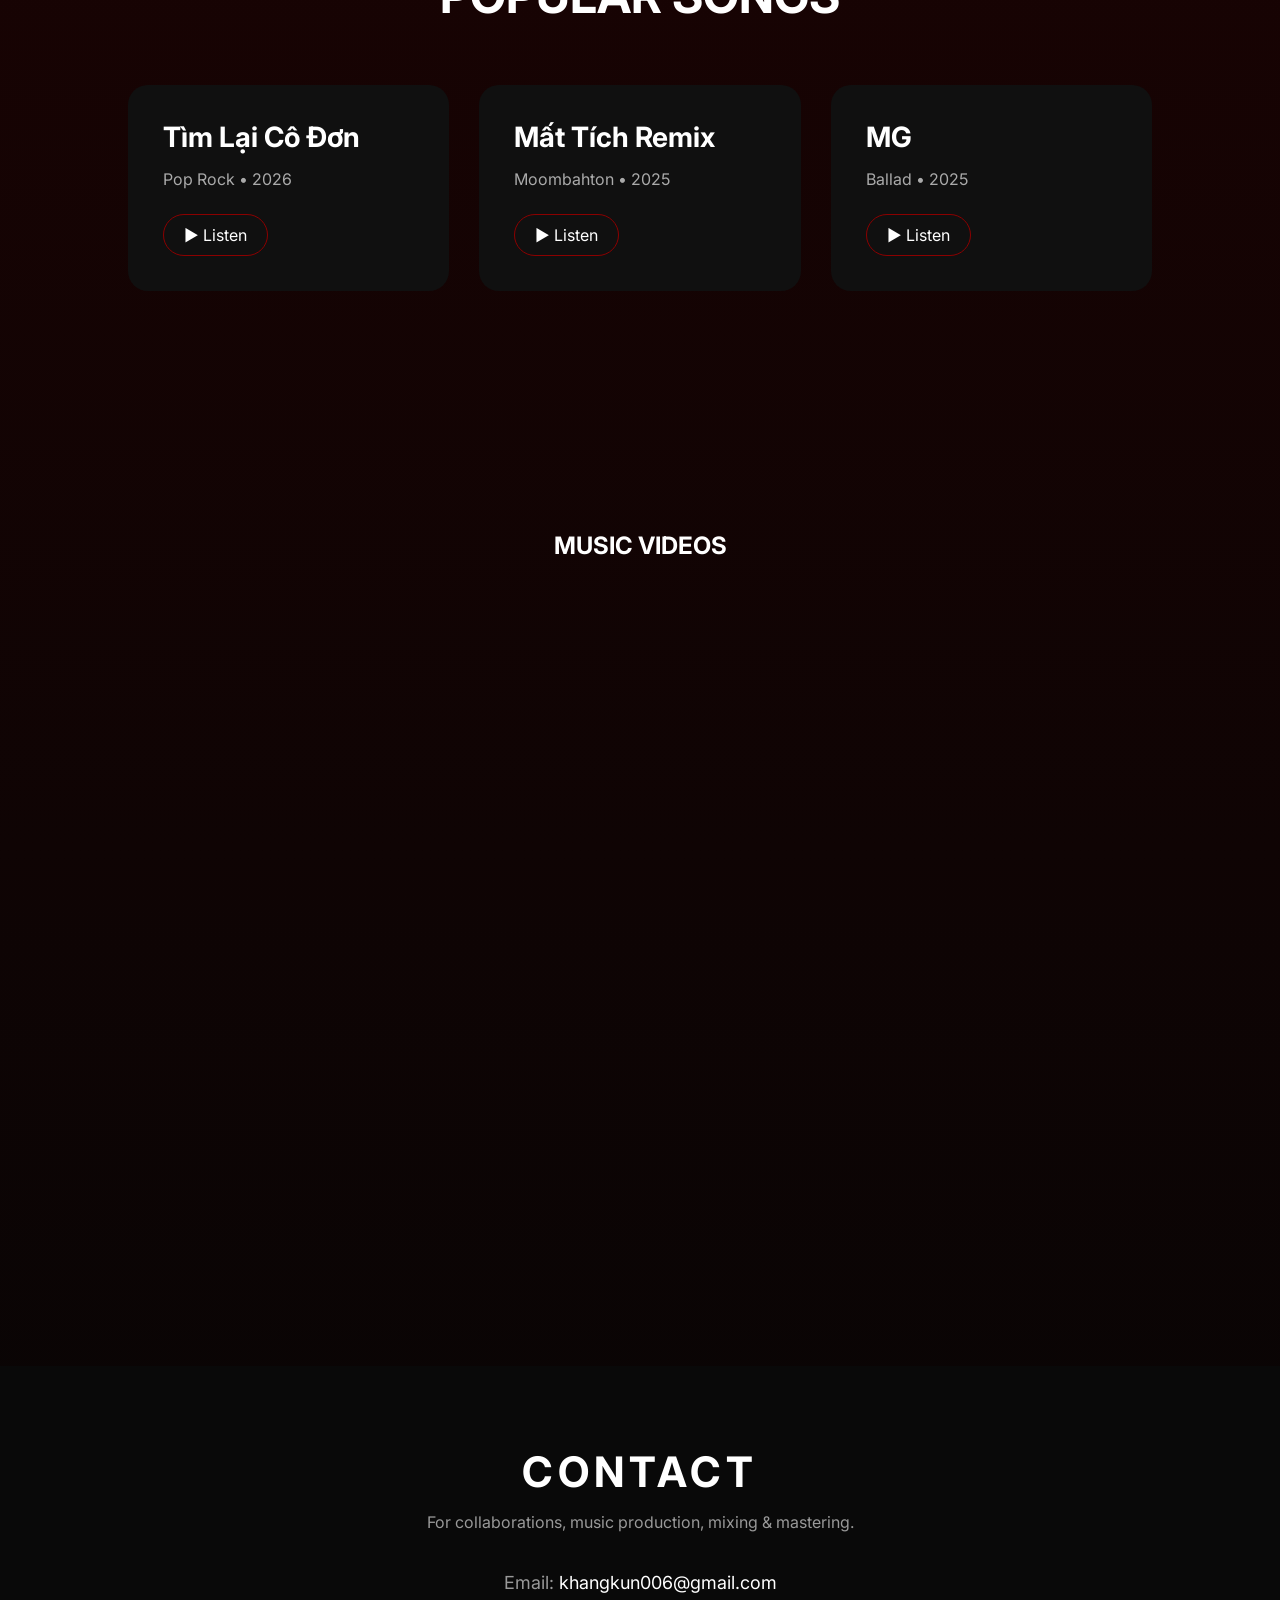
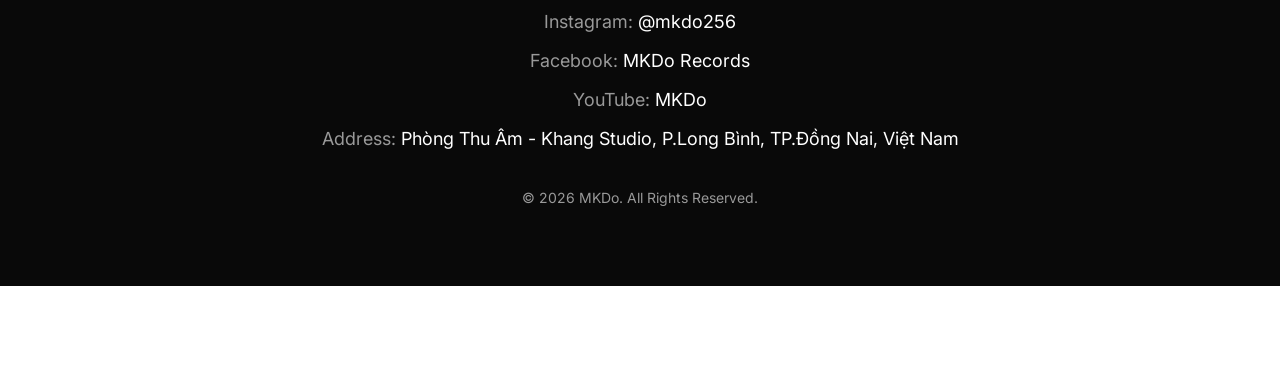
==== commit 33e887b3: "thêm the journey" ====
--- a/index.html
+++ b/index.html
@@ -115,6 +115,60 @@
     </div>
 
 </section>
+<section class="journey reveal">
+
+    <div class="journey-container">
+
+        <!-- LEFT -->
+
+        <div class="journey-text">
+
+            <h2>The Journey</h2>
+
+            <span id="journey-year">
+                2021
+            </span>
+
+            <h3 id="journey-title">
+                The Beginning
+            </h3>
+
+            <p id="journey-desc">
+
+                Started making music with nothing more than
+                a laptop, headphones and endless curiosity.
+
+            </p>
+
+            <div class="journey-dots">
+
+                <span class="journey-dot active"></span>
+                <span class="journey-dot"></span>
+                <span class="journey-dot"></span>
+
+            </div>
+
+        </div>
+
+        <!-- RIGHT -->
+
+        <div class="journey-slider">
+
+            <div class="journey-track">
+
+                <img src="assets/images/2021.jpg" alt="2021">
+
+                <img src="assets/images/2022.jpg" alt="2022">
+
+                <img src="assets/images/2023.jpg" alt="2023">
+
+            </div>
+
+        </div>
+
+    </div>
+
+</section>
 <section id="release" class="release reveal">
 
     <h2>LATEST RELEASE</h2>
--- a/css/style.css
+++ b/css/style.css
@@ -312,7 +312,8 @@
 
 .about-slider{
 
-    width:550px;
+    width:100%;
+    max-width:550px;
 
     overflow:hidden;
 
@@ -328,13 +329,13 @@
 
 .about-track img{
 
-    width:550px;
-
-    height:412px;
+    width:100%;
+
+    flex:0 0 100%;
+
+    aspect-ratio:4/3;
 
     object-fit:cover;
-
-    flex-shrink:0;
 
     border-radius:25px;
 
@@ -917,4 +918,163 @@
 
     transform:rotate(90deg);
 
+}
+/* ================= THE JOURNEY ================= */
+
+.journey{
+
+    padding:140px 10%;
+
+}
+
+.journey-container{
+
+    display:flex;
+
+    align-items:center;
+
+    justify-content:space-between;
+
+    gap:90px;
+
+}
+
+.journey-text{
+
+    flex:1;
+
+}
+
+.journey-text h2{
+
+    font-size:56px;
+
+    margin-bottom:20px;
+
+}
+
+#journey-year{
+
+    display:block;
+
+    color:#8B0000;
+
+    font-weight:700;
+
+    font-size:18px;
+
+    margin-bottom:15px;
+
+}
+
+#journey-title{
+
+    font-size:38px;
+
+    margin-bottom:25px;
+
+    transition:.4s;
+
+}
+
+#journey-desc{
+
+    color:#cfcfcf;
+
+    line-height:2;
+
+    font-size:18px;
+
+    max-width:520px;
+
+    transition:.4s;
+
+}
+
+.journey-slider{
+
+    flex:1;
+
+    overflow:hidden;
+
+    border-radius:25px;
+
+}
+
+.journey-track{
+
+    display:flex;
+
+    transition:transform .8s ease;
+
+}
+
+.journey-track img{
+
+    width:100%;
+
+    flex:0 0 100%;
+
+    aspect-ratio:4/3;
+
+    object-fit:cover;
+
+    border-radius:25px;
+
+}
+
+.journey-dots{
+
+    margin-top:45px;
+
+    display:flex;
+
+    gap:12px;
+
+}
+
+.journey-dot{
+
+    width:11px;
+
+    height:11px;
+
+    border-radius:50%;
+
+    background:#666;
+
+    transition:.35s;
+
+}
+
+.journey-dot.active{
+
+    background:#8B0000;
+
+    transform:scale(1.3);
+
+}
+
+@media(max-width:900px){
+
+.journey-container{
+
+    flex-direction:column-reverse;
+
+    gap:50px;
+
+}
+
+.journey-text{
+
+    text-align:center;
+
+}
+
+#journey-desc{
+
+    margin:auto;
+
+}
+
 }
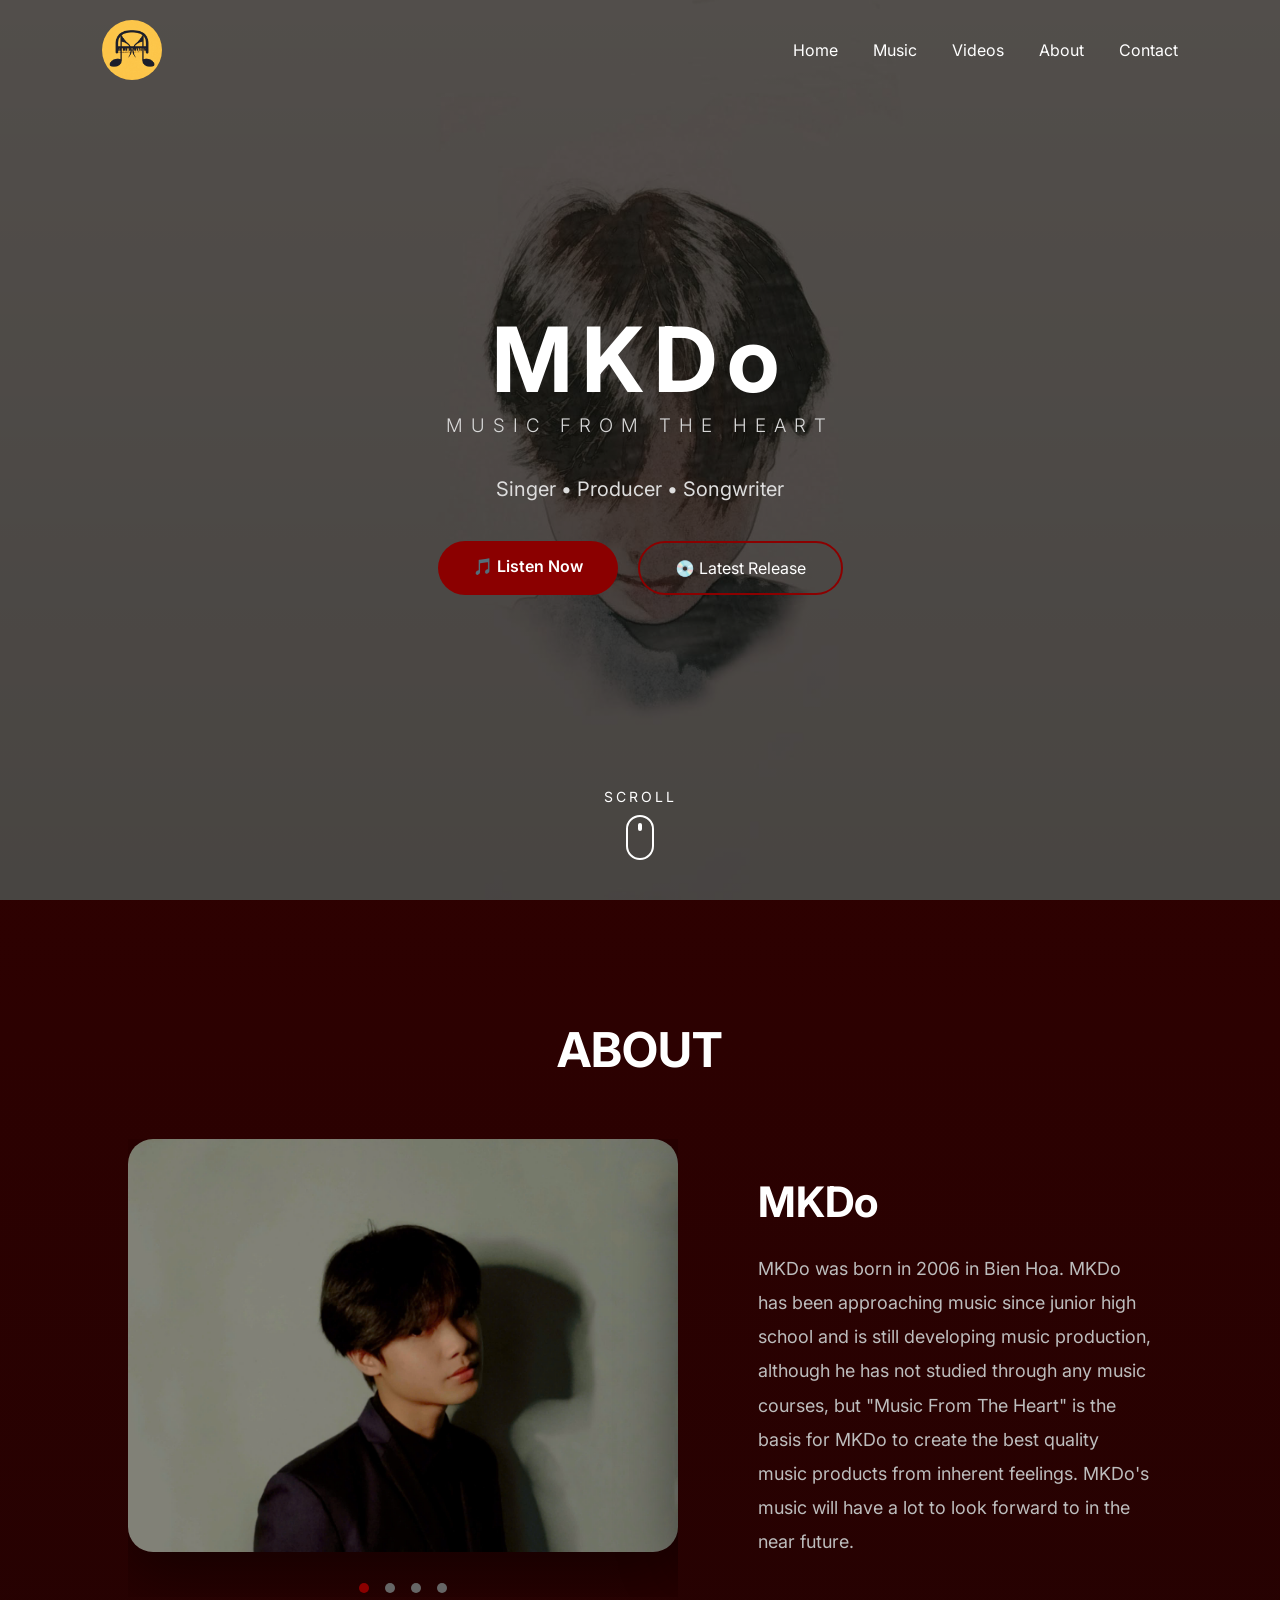
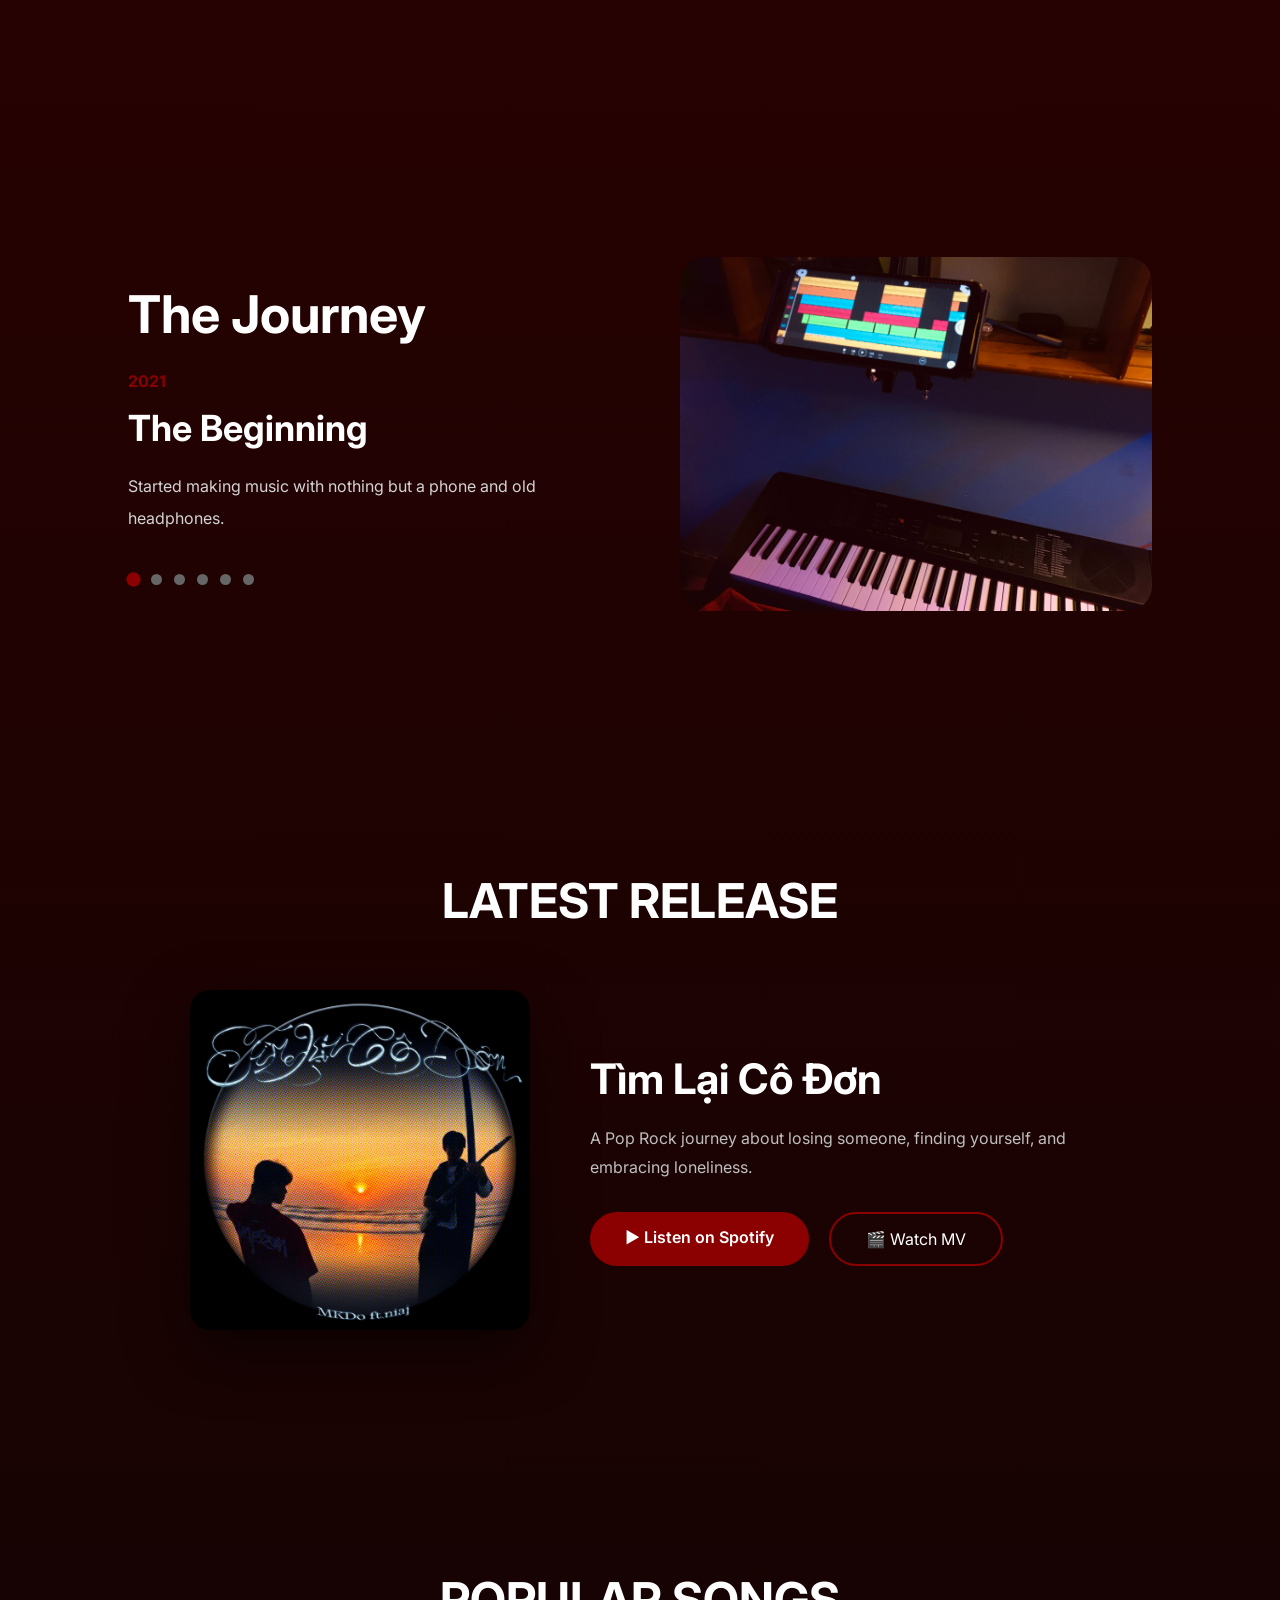
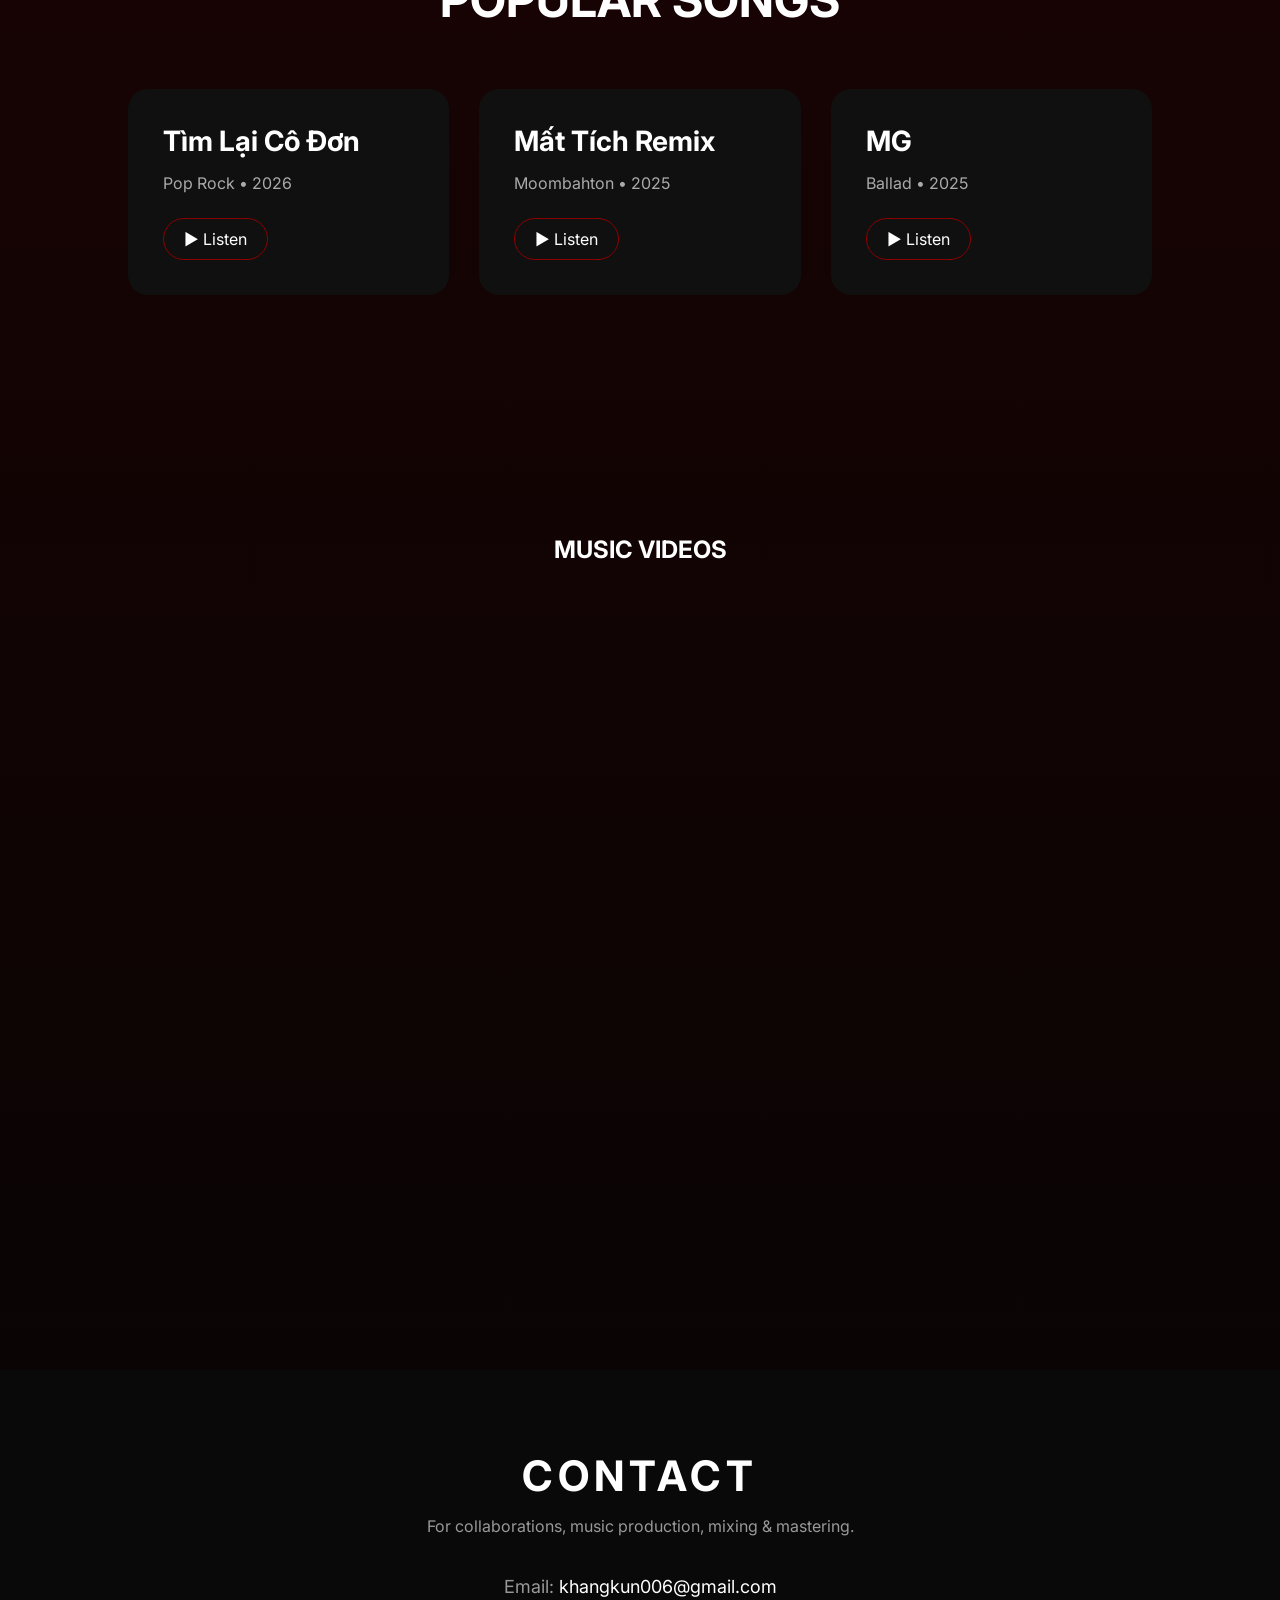
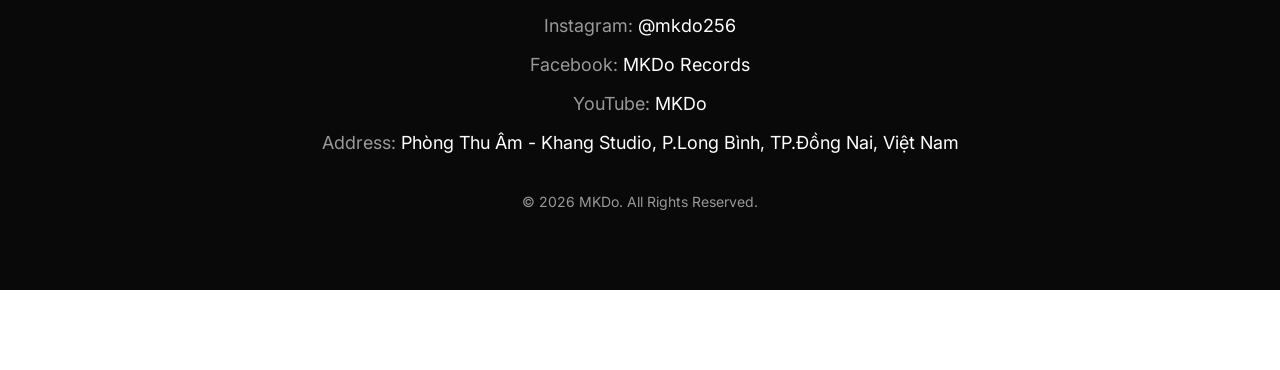
==== commit 25fe7314: "sửa the journey" ====
--- a/index.html
+++ b/index.html
@@ -119,7 +119,7 @@
 
     <div class="journey-container">
 
-        <!-- LEFT -->
+        <!-- LEFT (Desktop only) -->
 
         <div class="journey-text">
 
@@ -134,10 +134,7 @@
             </h3>
 
             <p id="journey-desc">
-
-                Started making music with nothing more than
-                a laptop, headphones and endless curiosity.
-
+                Started making music with nothing but a phone and old headphones.
             </p>
 
             <div class="journey-dots">
@@ -145,6 +142,9 @@
                 <span class="journey-dot active"></span>
                 <span class="journey-dot"></span>
                 <span class="journey-dot"></span>
+                <span class="journey-dot"></span>
+                <span class="journey-dot"></span>
+                <span class="journey-dot"></span>
 
             </div>
 
@@ -161,6 +161,41 @@
                 <img src="assets/images/2022.jpg" alt="2022">
 
                 <img src="assets/images/2023.jpg" alt="2023">
+
+                <img src="assets/images/2024.jpg" alt="2024">
+
+                <img src="assets/images/2025.jpg" alt="2025">
+
+                <img src="assets/images/2026.jpg" alt="2026">
+
+            </div>
+
+            <!-- MOBILE OVERLAY -->
+
+            <div class="journey-mobile-overlay">
+
+                <span id="journey-year-mobile">
+                    2021
+                </span>
+
+                <h3 id="journey-title-mobile">
+                    The Beginning
+                </h3>
+
+                <p id="journey-desc-mobile">
+                    Started making music with nothing but a phone and old headphones.
+                </p>
+
+                <div class="journey-dots-mobile">
+
+                    <span class="journey-dot active"></span>
+                    <span class="journey-dot"></span>
+                    <span class="journey-dot"></span>
+                    <span class="journey-dot"></span>
+                    <span class="journey-dot"></span>
+                    <span class="journey-dot"></span>
+
+                </div>
 
             </div>
 
--- a/css/style.css
+++ b/css/style.css
@@ -402,31 +402,130 @@
 
 }
 
-/* MOBILE */
-
-@media(max-width:900px){
-
-.about-container{
-
-    flex-direction:column;
-
-}
-
-.about-slider{
-
-    width:100%;
-
-}
-
-.about-track img{
-
-    width:100%;
-
-    height:auto;
-
-    aspect-ratio:4/3;
-
-}
+/* ================= MOBILE JOURNEY ================= */
+
+.journey-mobile-overlay{
+
+    display:none;
+
+}
+
+@media (max-width:900px){
+
+    .journey{
+
+        padding:80px 0;
+
+    }
+
+    .journey-container{
+
+        display:block;
+
+    }
+
+    /* Ẩn phần text desktop */
+
+    .journey-text{
+
+        display:none;
+
+    }
+
+    .journey-slider{
+
+    flex:1;
+
+    overflow:hidden;
+
+    border-radius:25px;
+
+    position:relative;
+
+}
+
+    .journey-track img{
+
+        width:100%;
+
+        height:80vh;
+
+        object-fit:cover;
+
+        border-radius:0;
+
+    }
+
+    .journey-mobile-overlay{
+
+        display:flex;
+
+        flex-direction:column;
+
+        justify-content:flex-end;
+
+        position:absolute;
+
+        inset:0;
+
+        padding:45px 28px;
+
+        background:linear-gradient(
+            to top,
+            rgba(0,0,0,.85),
+            rgba(0,0,0,.35),
+            transparent
+        );
+
+    }
+
+    #journey-year-mobile{
+
+        color:#8B0000;
+
+        font-weight:700;
+
+        font-size:18px;
+
+        margin-bottom:10px;
+
+    }
+
+    #journey-title-mobile{
+
+        font-size:36px;
+
+        margin-bottom:20px;
+
+    }
+
+    #journey-desc-mobile{
+
+        font-size:17px;
+
+        color:#e3e3e3;
+
+        line-height:1.8;
+
+        max-width:100%;
+
+    }
+
+    .journey-dots{
+
+        display:none;
+
+    }
+
+    .journey-dots-mobile{
+
+        display:flex;
+
+        gap:12px;
+
+        margin-top:35px;
+
+    }
 
 }
 /* ================= LATEST RELEASE ================= */
@@ -933,9 +1032,7 @@
 
     align-items:center;
 
-    justify-content:space-between;
-
-    gap:90px;
+    gap:80px;
 
 }
 
@@ -947,133 +1044,225 @@
 
 .journey-text h2{
 
-    font-size:56px;
+    font-size:52px;
+
+    margin-bottom:25px;
+
+}
+
+#journey-year{
+
+    display:block;
+
+    color:#8B0000;
+
+    font-weight:700;
+
+    margin-bottom:15px;
+    transition:.35s;
+
+}
+
+#journey-title{
+
+    font-size:36px;
 
     margin-bottom:20px;
-
-}
-
-#journey-year{
+    transition:.35s;
+
+}
+
+#journey-desc{
+
+    color:#d3d3d3;
+
+    line-height:2;
+
+    max-width:520px;
+    transition:.35s;
+
+}
+
+.journey-dots{
+
+    display:flex;
+
+    gap:12px;
+
+    margin-top:40px;
+
+}
+
+.journey-dot{
+
+    width:11px;
+
+    height:11px;
+
+    border-radius:50%;
+
+    background:#666;
+
+    transition:.35s;
+
+}
+
+.journey-dot.active{
+
+    background:#8B0000;
+
+    transform:scale(1.3);
+
+}
+
+.journey-slider{
+
+    flex:1;
+
+    position:relative;
+
+    overflow:hidden;
+
+    border-radius:25px;
+
+}
+
+.journey-track{
+
+    display:flex;
+
+    transition:transform .8s ease;
+
+}
+
+.journey-track img{
+
+    flex:0 0 100%;
+
+    width:100%;
+
+    aspect-ratio:4/3;
+
+    object-fit:cover;
+
+}
+
+.journey-mobile-overlay{
+
+    display:none;
+
+}
+
+
+/* ================= MOBILE ================= */
+
+@media(max-width:900px){
+
+.journey{
+
+    padding:0;
+
+}
+
+.journey-container{
 
     display:block;
 
+}
+
+.journey-text{
+
+    display:none;
+
+}
+
+.journey-slider{
+
+    border-radius:0;
+
+}
+
+.journey-track img{
+
+    width:100%;
+
+    height:82vh;
+
+    object-fit:cover;
+
+    border-radius:0;
+
+}
+
+.journey-mobile-overlay{
+
+    display:flex;
+
+    flex-direction:column;
+
+    justify-content:flex-end;
+
+    position:absolute;
+
+    inset:0;
+
+    padding:35px;
+
+    background:linear-gradient(
+
+        to top,
+
+        rgba(0,0,0,.92),
+
+        rgba(0,0,0,.55),
+
+        transparent
+
+    );
+
+}
+
+#journey-year-mobile{
+
     color:#8B0000;
 
     font-weight:700;
 
-    font-size:18px;
-
-    margin-bottom:15px;
-
-}
-
-#journey-title{
-
-    font-size:38px;
-
-    margin-bottom:25px;
-
-    transition:.4s;
-
-}
-
-#journey-desc{
-
-    color:#cfcfcf;
-
-    line-height:2;
-
-    font-size:18px;
-
-    max-width:520px;
-
-    transition:.4s;
-
-}
-
-.journey-slider{
-
-    flex:1;
-
-    overflow:hidden;
-
-    border-radius:25px;
-
-}
-
-.journey-track{
-
-    display:flex;
-
-    transition:transform .8s ease;
-
-}
-
-.journey-track img{
-
-    width:100%;
-
-    flex:0 0 100%;
-
-    aspect-ratio:4/3;
-
-    object-fit:cover;
-
-    border-radius:25px;
+    font-size:17px;
+
+    margin-bottom:10px;
+
+}
+
+#journey-title-mobile{
+
+    font-size:34px;
+
+    margin-bottom:18px;
+
+}
+
+#journey-desc-mobile{
+
+    color:white;
+
+    line-height:1.8;
 
 }
 
 .journey-dots{
 
-    margin-top:45px;
+    display:none;
+
+}
+
+.journey-dots-mobile{
 
     display:flex;
 
     gap:12px;
 
-}
-
-.journey-dot{
-
-    width:11px;
-
-    height:11px;
-
-    border-radius:50%;
-
-    background:#666;
-
-    transition:.35s;
-
-}
-
-.journey-dot.active{
-
-    background:#8B0000;
-
-    transform:scale(1.3);
-
-}
-
-@media(max-width:900px){
-
-.journey-container{
-
-    flex-direction:column-reverse;
-
-    gap:50px;
-
-}
-
-.journey-text{
-
-    text-align:center;
-
-}
-
-#journey-desc{
-
-    margin:auto;
+    margin-top:35px;
 
 }
 
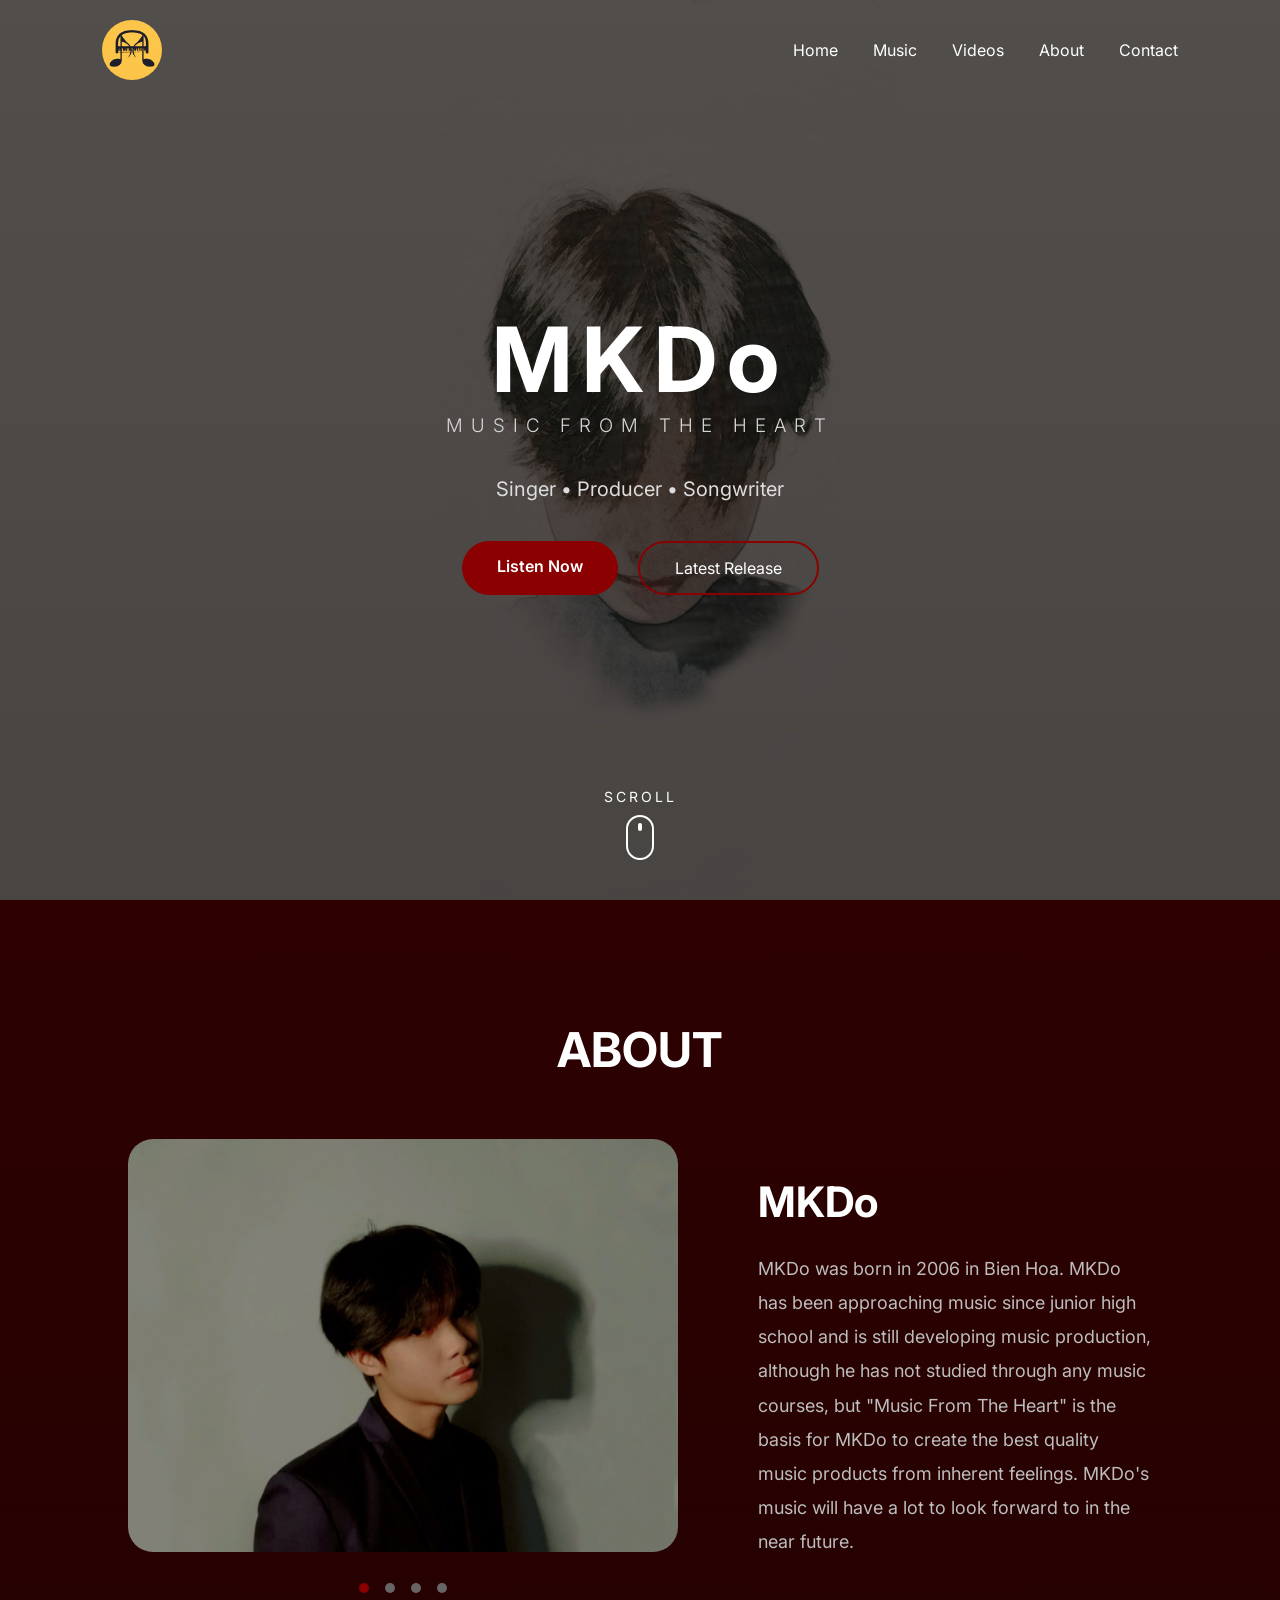
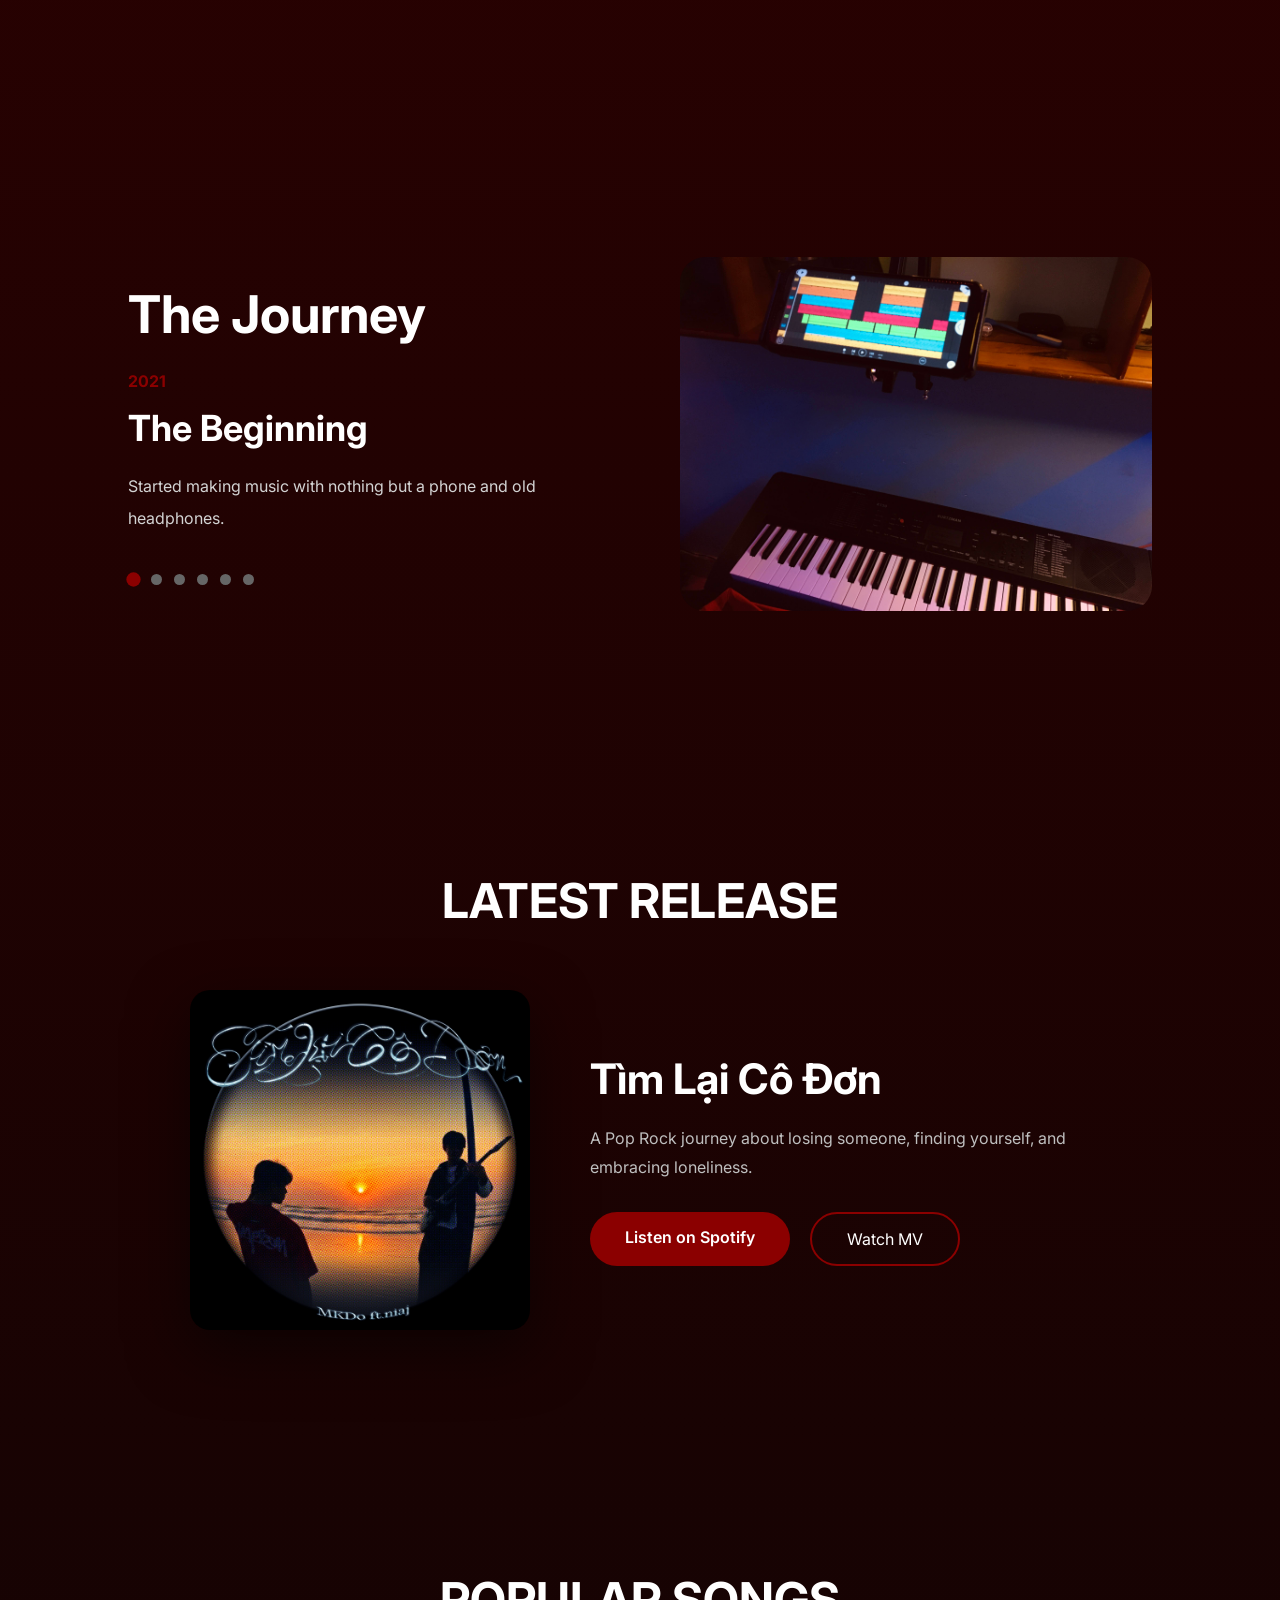
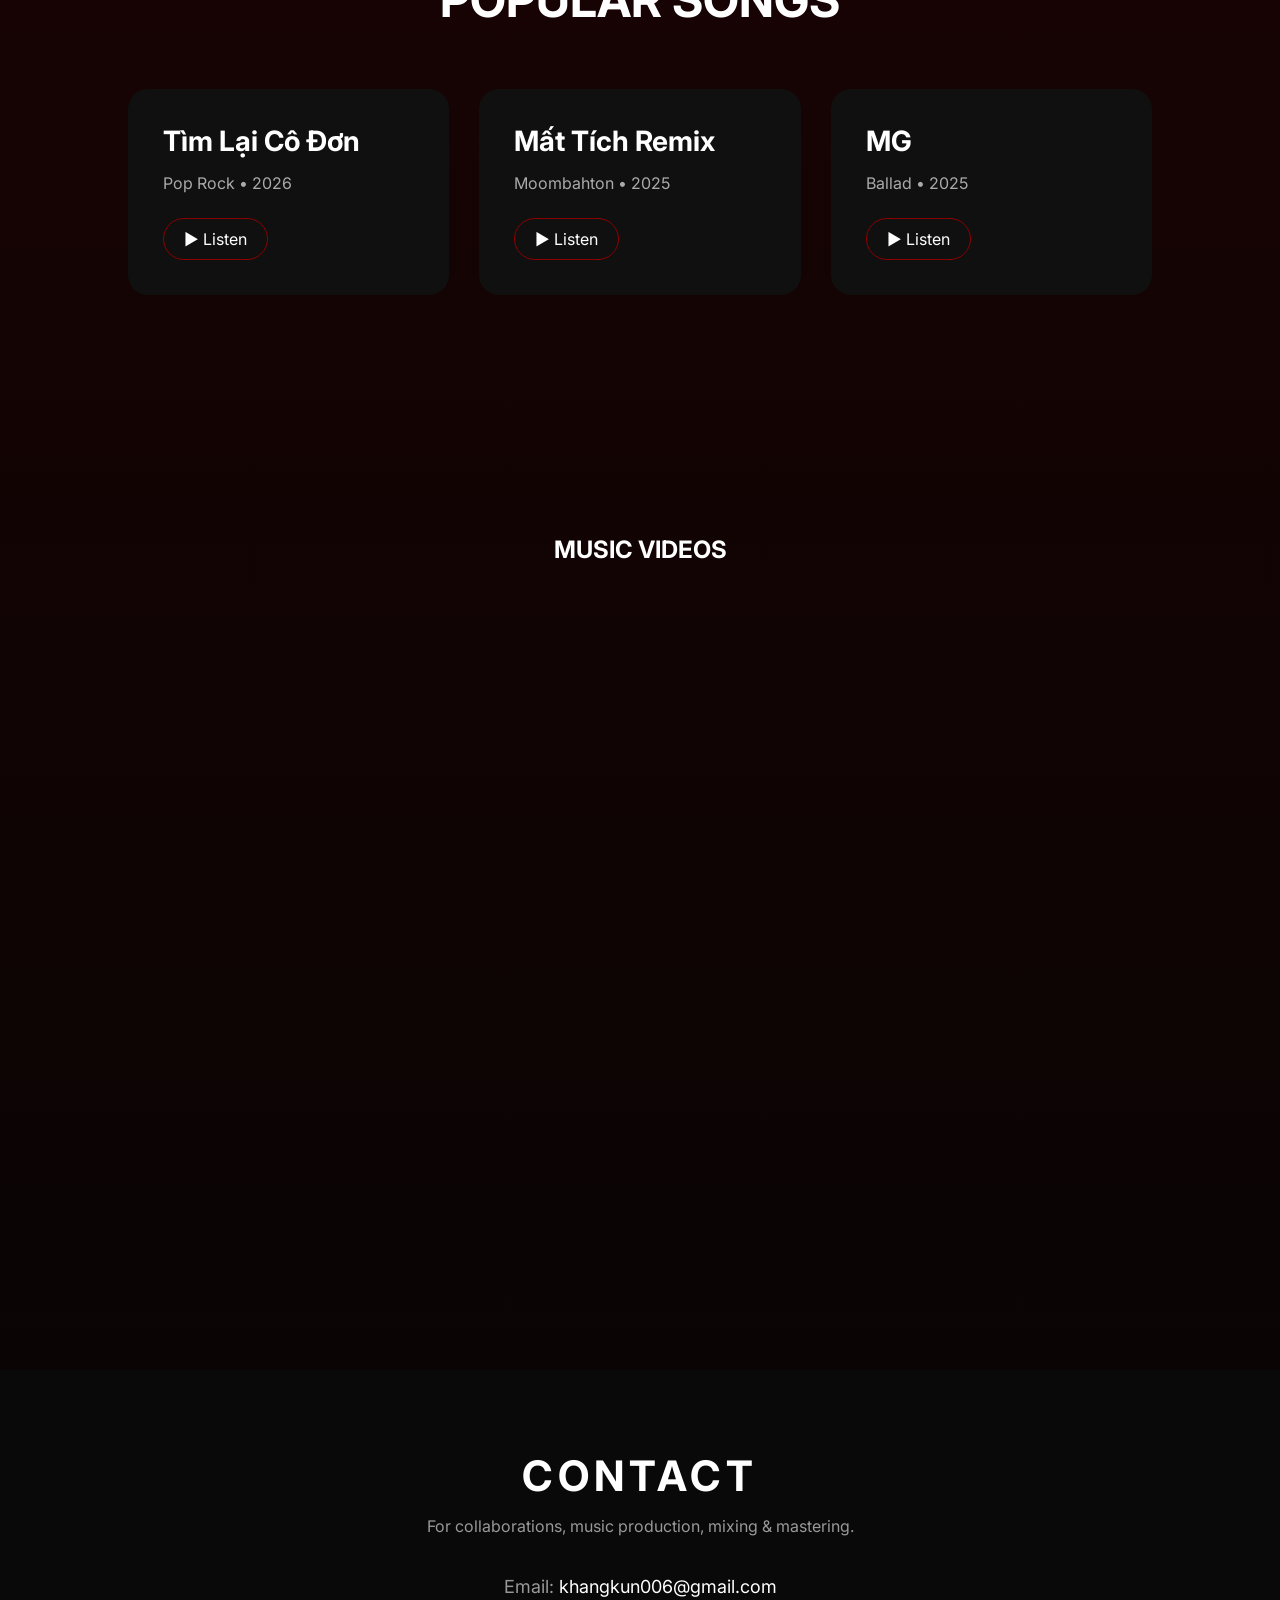
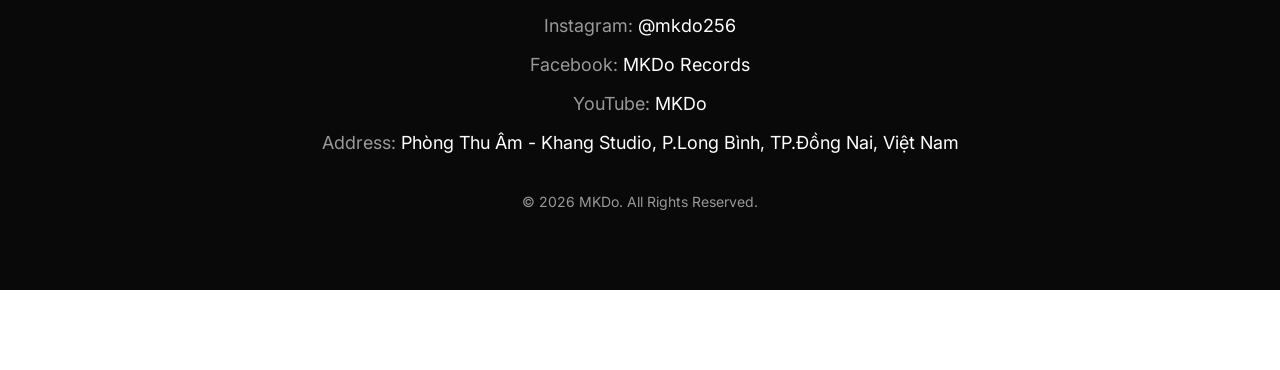
==== commit 86b80814: "sửa viền đen" ====
--- a/index.html
+++ b/index.html
@@ -54,8 +54,8 @@
             </p>
 
             <div class="hero-buttons">
-                <a href="#" class="btn" id="listenBtn">🎵 Listen Now</a>
-                <a href="#release" class="btn-outline">💿 Latest Release</a>
+                <a href="#" class="btn" id="listenBtn">Listen Now</a>
+                <a href="#release" class="btn-outline">Latest Release</a>
             </div>
             <div class="scroll-indicator">
                 <span>Scroll</span>
@@ -222,8 +222,8 @@
             </p>
 
             <div class="release-buttons">
-                <a href="https://open.spotify.com/track/5hHYvx4zWAgLMGNYi303si?si=cfd36f0aa601440b" class="btn">▶ Listen on Spotify</a>
-                <a href="https://youtu.be/rpANYHrv6A4?si=kWMMExoqcHgPIfsk" class="btn-outline">🎬 Watch MV</a>
+                <a href="https://open.spotify.com/track/5hHYvx4zWAgLMGNYi303si?si=cfd36f0aa601440b" class="btn">Listen on Spotify</a>
+                <a href="https://youtu.be/rpANYHrv6A4?si=kWMMExoqcHgPIfsk" class="btn-outline">Watch MV</a>
             </div>
 
         </div>
--- a/css/style.css
+++ b/css/style.css
@@ -339,7 +339,7 @@
 
     border-radius:25px;
 
-    box-shadow:0 20px 60px rgba(0,0,0,.45);
+    box-shadow:none;
 
 }
 
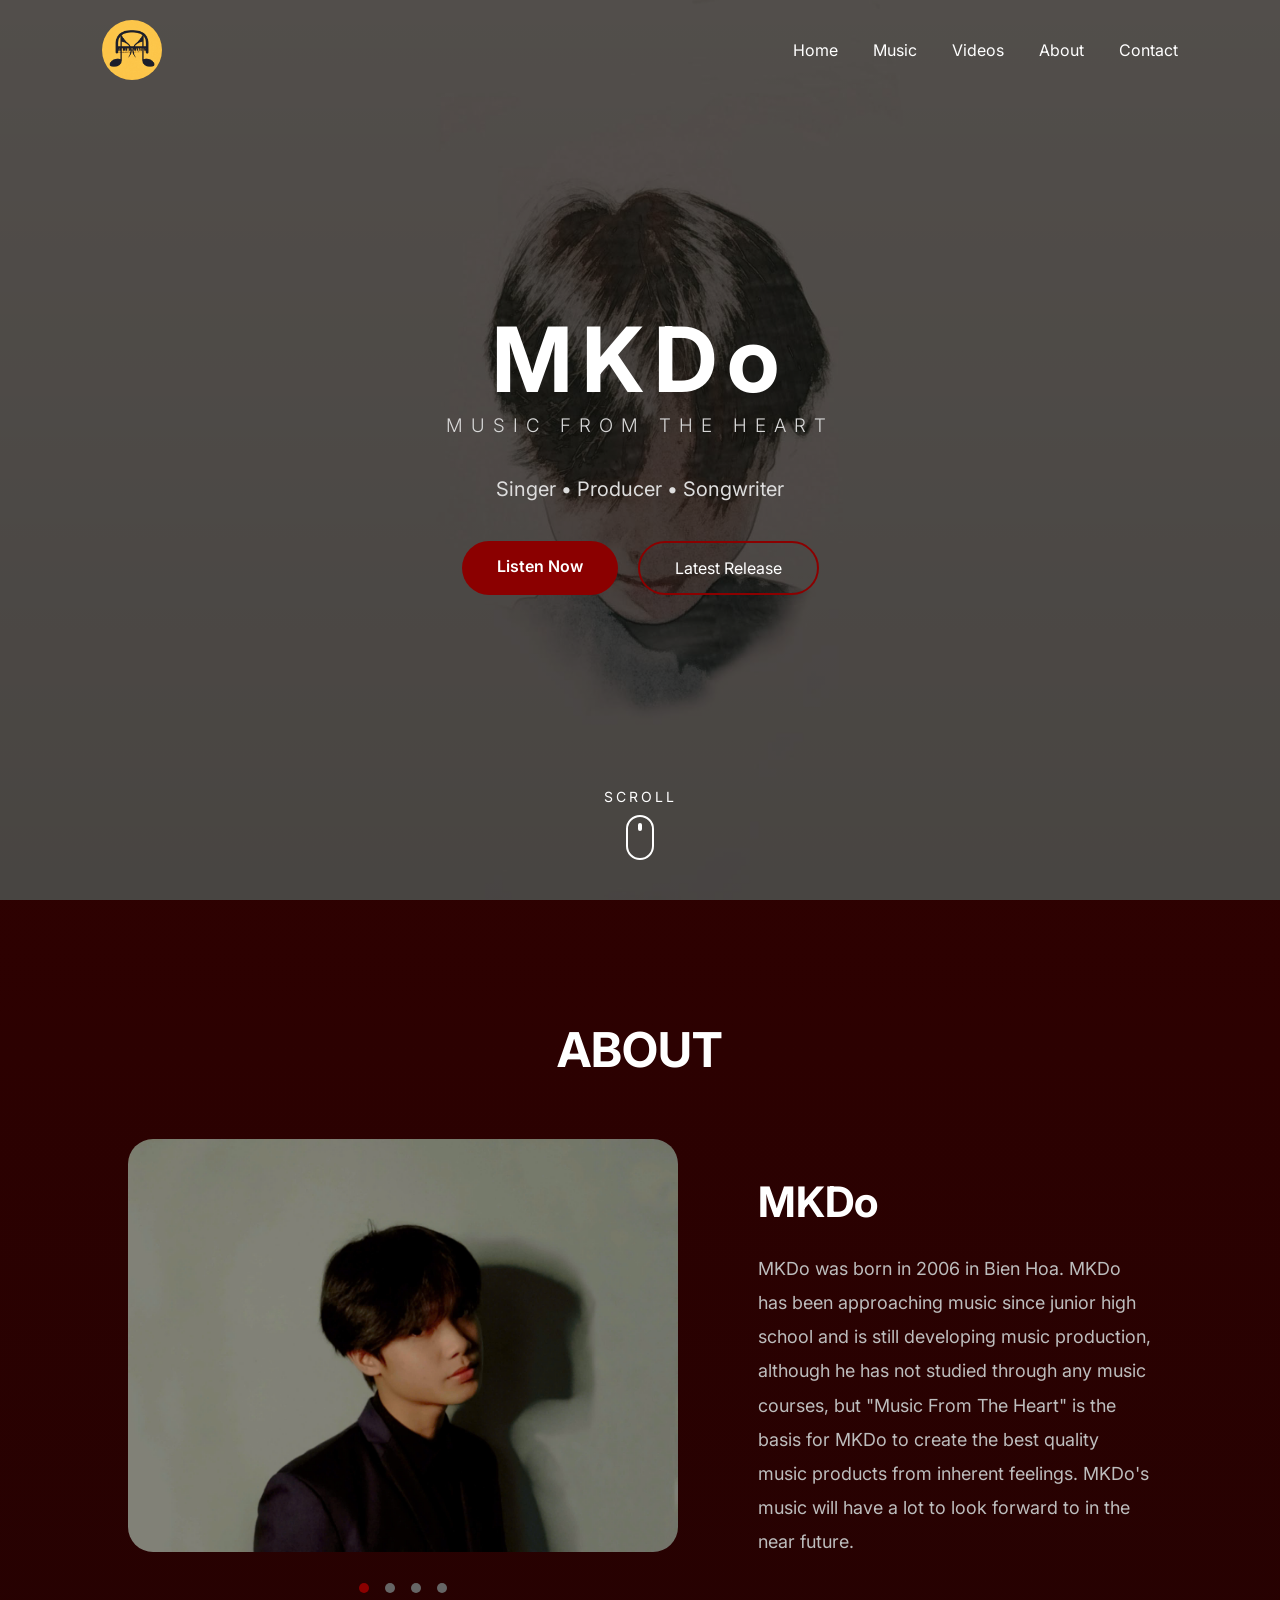
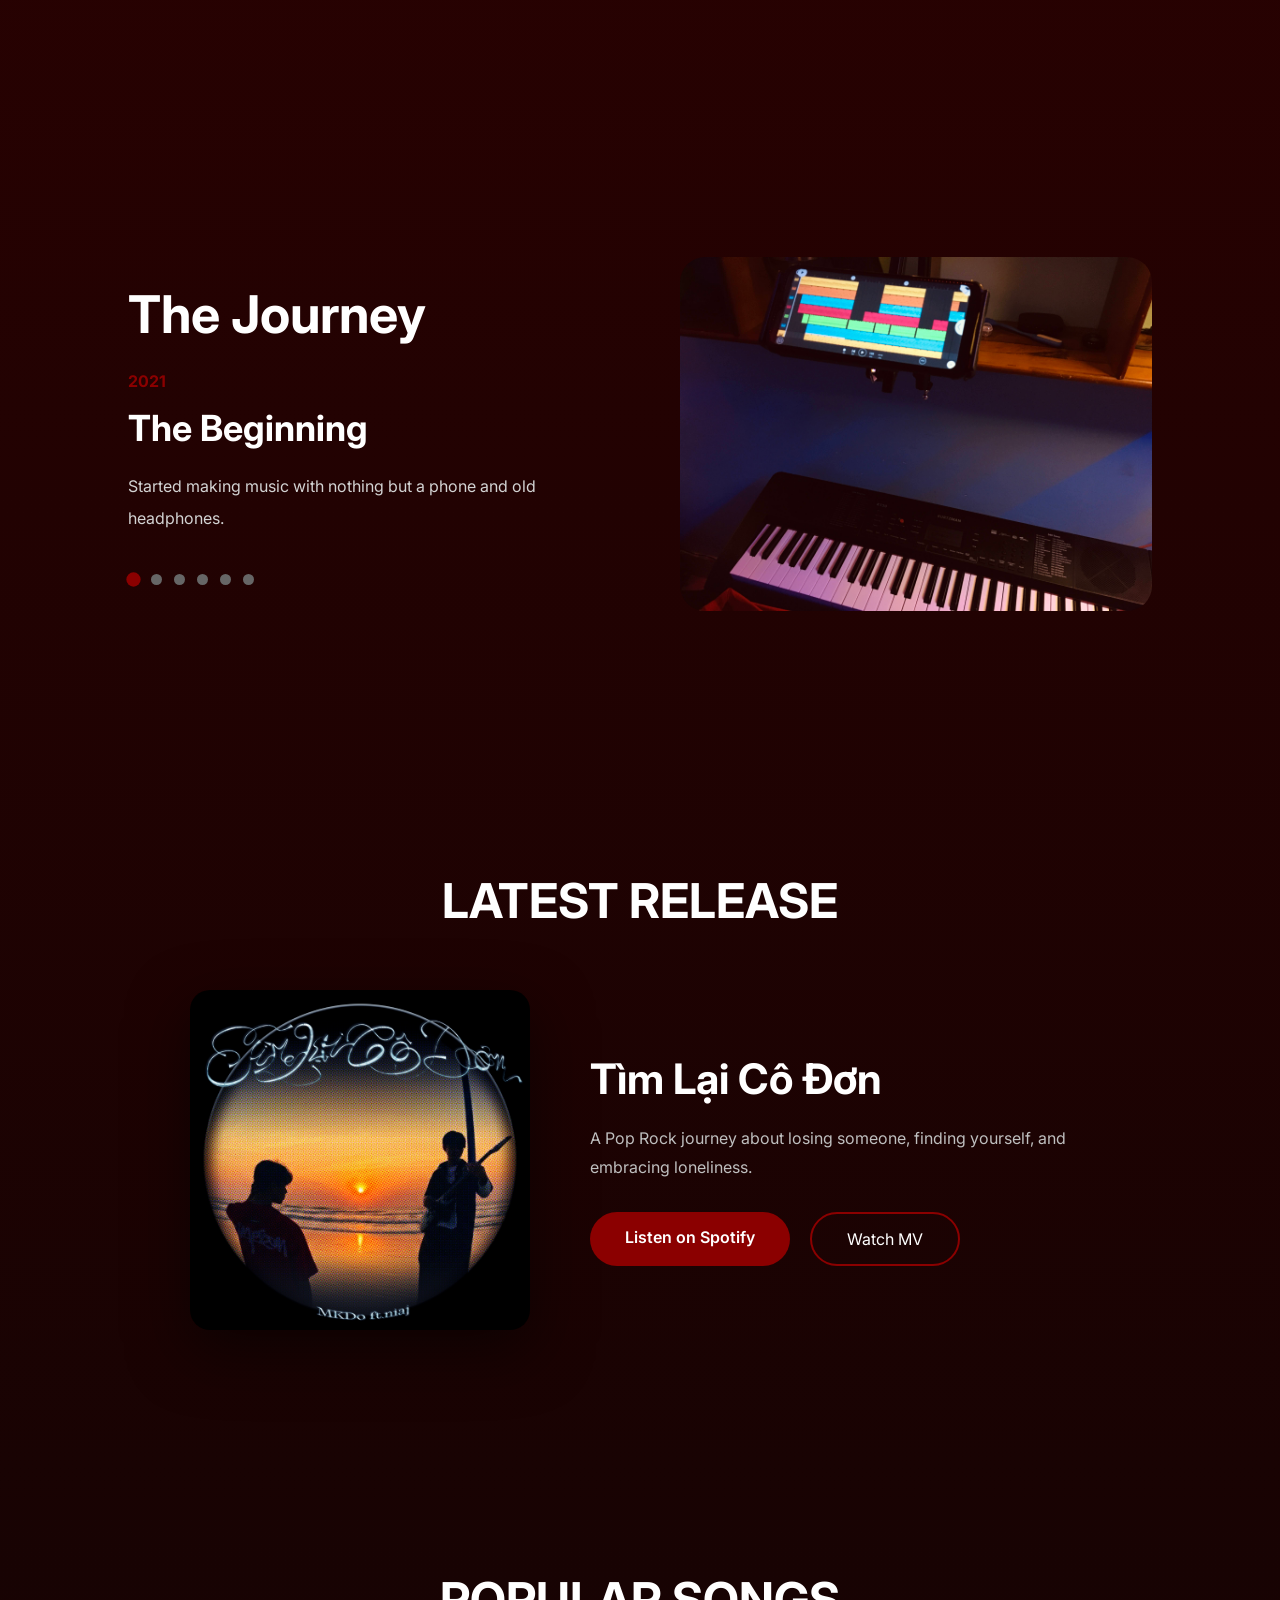
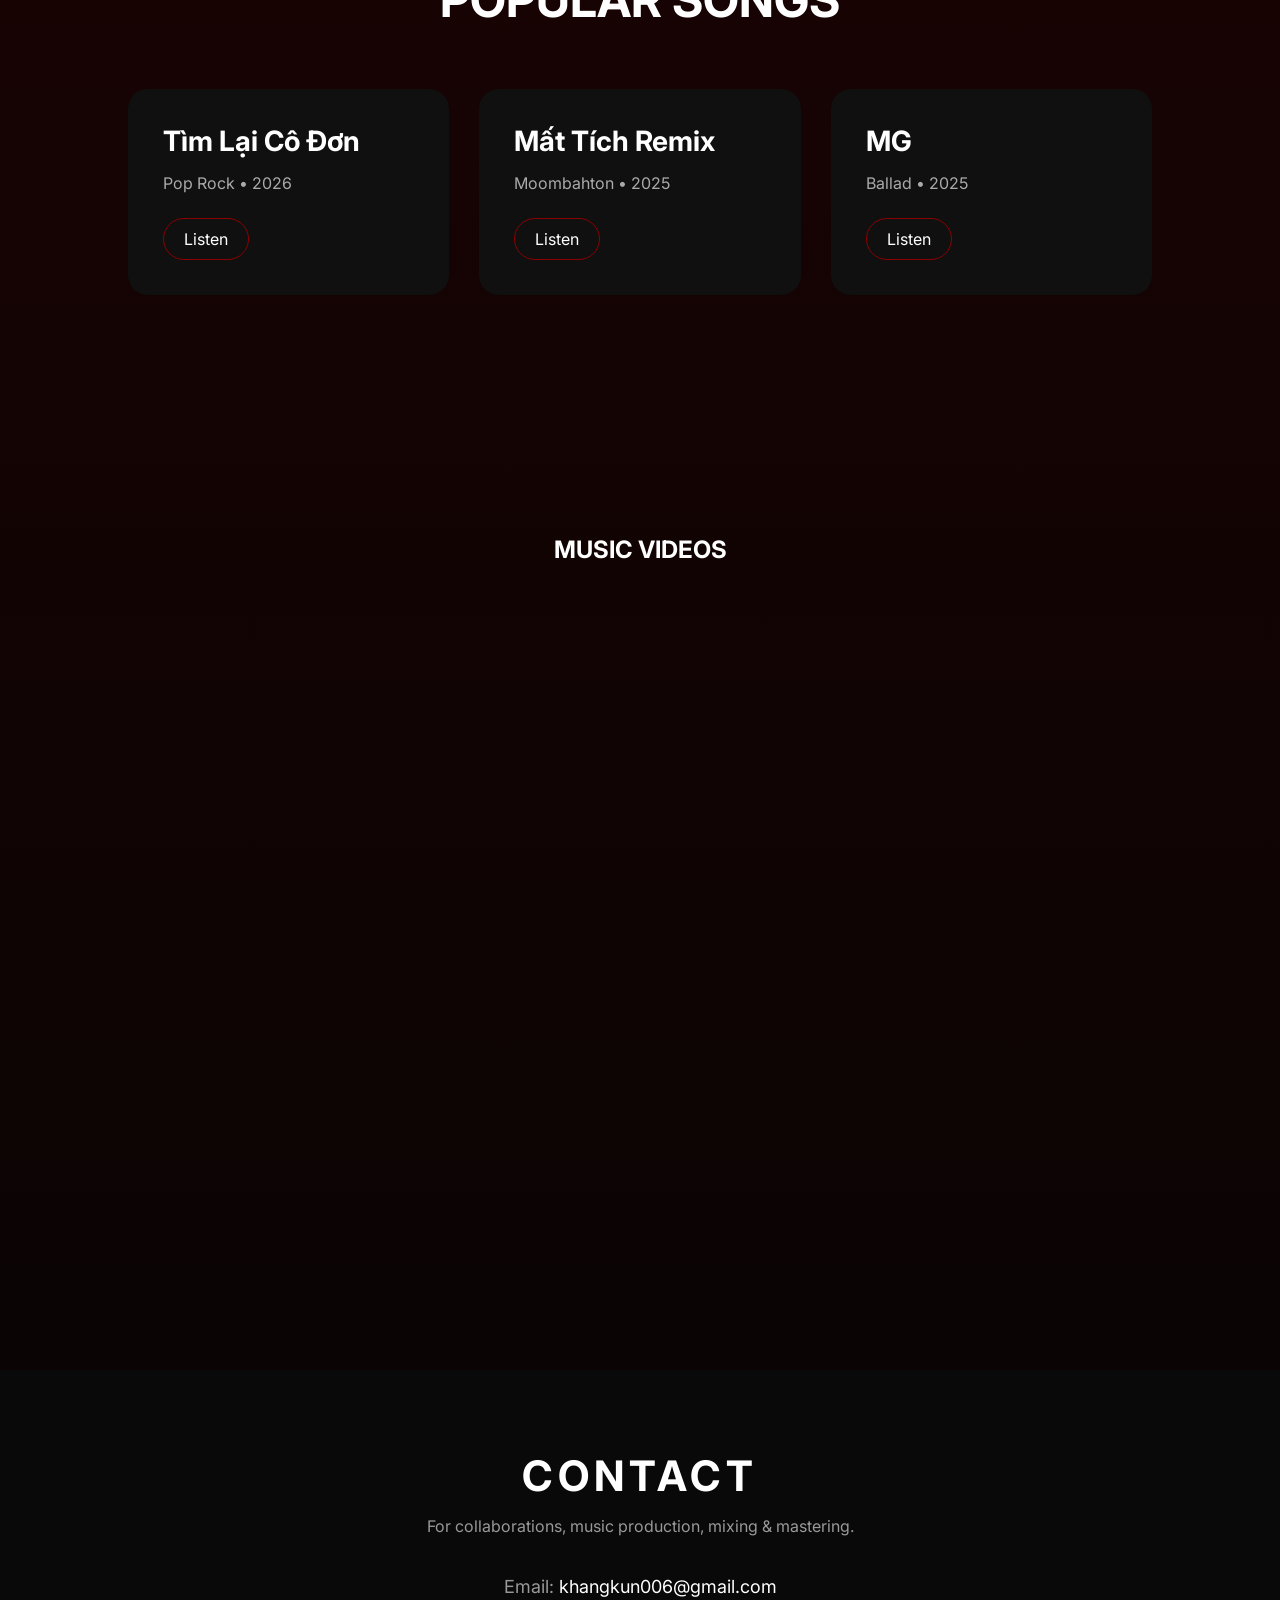
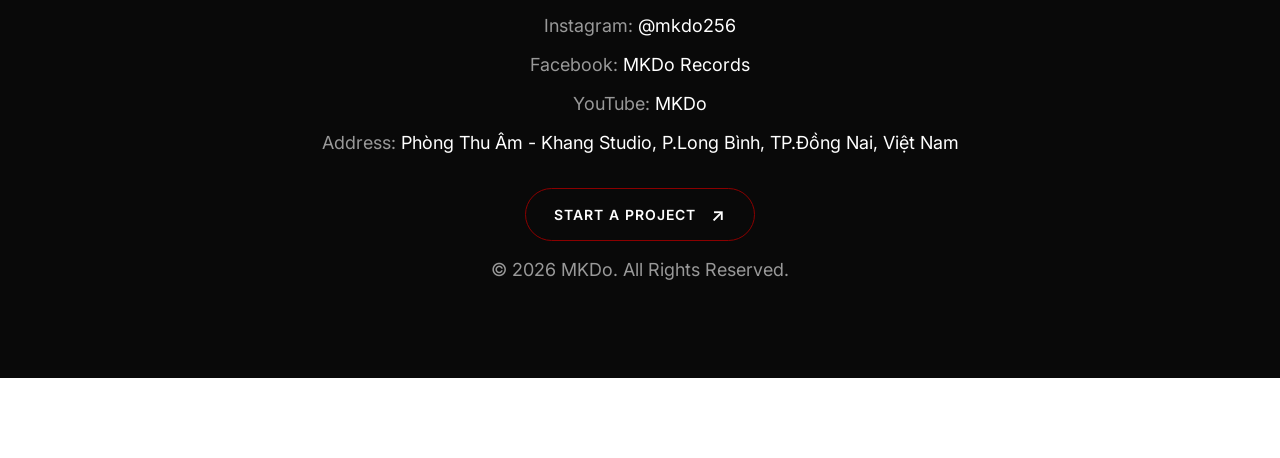
==== commit 84977eb6: "contact form" ====
--- a/index.html
+++ b/index.html
@@ -241,19 +241,19 @@
         <div class="song-card">
             <h3>Tìm Lại Cô Đơn</h3>
             <p>Pop Rock • 2026</p>
-            <a href="https://open.spotify.com/track/5hHYvx4zWAgLMGNYi303si?si=24d2b1c98aca4930" class="btn-small">▶ Listen</a>
+            <a href="https://open.spotify.com/track/5hHYvx4zWAgLMGNYi303si?si=24d2b1c98aca4930" class="btn-small">Listen</a>
         </div>
 
         <div class="song-card">
             <h3>Mất Tích Remix</h3>
             <p>Moombahton • 2025</p>
-            <a href="https://open.spotify.com/track/5mO4exOIa5kgUJAAsyCyWF?si=42bf793f3c614d9a" class="btn-small">▶ Listen</a>
+            <a href="https://open.spotify.com/track/5mO4exOIa5kgUJAAsyCyWF?si=42bf793f3c614d9a" class="btn-small">Listen</a>
         </div>
 
         <div class="song-card">
             <h3>MG</h3>
             <p>Ballad • 2025</p>
-            <a href="https://open.spotify.com/album/7bvBQO2T1e7dHWRs2erulw?si=QYGWdLPXR3ux7ovZ6l0ybA" class="btn-small">▶ Listen</a>
+            <a href="https://open.spotify.com/album/7bvBQO2T1e7dHWRs2erulw?si=QYGWdLPXR3ux7ovZ6l0ybA" class="btn-small">Listen</a>
         </div>
 
     </div>
@@ -310,12 +310,21 @@
             </a>
         </p>
 
-    </div>
+   <!-- START A PROJECT -->
+
+    <div class="contact-action">
+
+        <a href="contact.html" class="contact-project-btn">
+            <span>START A PROJECT</span>
+            <span class="contact-arrow">↗</span>
+        </a>
+
+    </div>
+
 
     <p class="copyright">
         © 2026 MKDo. All Rights Reserved.
     </p>
-
 </footer>
 <!-- SMART LINK -->
 <div class="smartlink">
--- a/css/style.css
+++ b/css/style.css
@@ -1266,4 +1266,691 @@
 
 }
 
+}
+/* =========================================================
+   PROJECT INQUIRY PAGE
+   ========================================================= */
+
+.project-page{
+    min-height:100vh;
+    padding-top:120px;
+}
+
+.project-section{
+    padding:80px 8% 120px;
+}
+
+.project-container{
+    max-width:1100px;
+    margin:0 auto;
+}
+
+/* ================= PROJECT HEADING ================= */
+
+.project-heading{
+    text-align:center;
+    margin-bottom:60px;
+}
+
+.project-heading h1{
+    font-size:52px;
+    letter-spacing:5px;
+    margin-bottom:20px;
+}
+
+.project-heading p{
+    color:#bdbdbd;
+    font-size:17px;
+    line-height:1.8;
+    max-width:650px;
+    margin:0 auto;
+}
+
+/* ================= FORM ================= */
+
+.project-form{
+    width:100%;
+}
+
+.form-section{
+    background:rgba(16,16,16,.78);
+    border:1px solid rgba(255,255,255,.07);
+    border-radius:25px;
+    padding:40px;
+    margin-bottom:30px;
+    box-shadow:0 20px 60px rgba(0,0,0,.25);
+}
+
+.form-section-title{
+    font-size:25px;
+    margin-bottom:30px;
+    letter-spacing:1px;
+}
+
+.form-grid{
+    display:grid;
+    grid-template-columns:repeat(2,1fr);
+    gap:25px;
+}
+
+.form-group{
+    display:flex;
+    flex-direction:column;
+}
+
+.form-group.full-width{
+    grid-column:1 / -1;
+}
+
+.form-group label{
+    font-size:14px;
+    font-weight:600;
+    margin-bottom:10px;
+    color:#e8e8e8;
+}
+
+.form-group label span{
+    color:#8B0000;
+}
+
+.form-group input,
+.form-group select,
+.form-group textarea{
+
+    width:100%;
+
+    background:#090909;
+
+    border:1px solid #333;
+
+    border-radius:12px;
+
+    padding:15px 17px;
+
+    color:white;
+
+    font-family:'Inter',sans-serif;
+
+    font-size:15px;
+
+    outline:none;
+
+    transition:.3s;
+
+}
+
+.form-group input::placeholder,
+.form-group textarea::placeholder{
+    color:#666;
+}
+
+.form-group select{
+    cursor:pointer;
+}
+
+.form-group select option{
+    background:#101010;
+    color:white;
+}
+
+.form-group textarea{
+    min-height:150px;
+    resize:vertical;
+    line-height:1.7;
+}
+
+.form-group input:focus,
+.form-group select:focus,
+.form-group textarea:focus{
+
+    border-color:var(--primary);
+
+    box-shadow:0 0 0 3px rgba(139,0,0,.12);
+
+}
+
+/* ================= SERVICES ================= */
+
+.service-options{
+    display:grid;
+    grid-template-columns:repeat(2,1fr);
+    gap:15px;
+}
+
+.service-option{
+
+    position:relative;
+
+    display:flex;
+    align-items:center;
+
+    padding:18px 20px;
+
+    background:#090909;
+
+    border:1px solid #333;
+
+    border-radius:14px;
+
+    cursor:pointer;
+
+    transition:.3s;
+
+}
+
+.service-option:hover{
+
+    border-color:#666;
+
+    transform:translateY(-2px);
+
+}
+
+.service-option input{
+
+    position:absolute;
+
+    opacity:0;
+
+    pointer-events:none;
+
+}
+
+.service-option span{
+
+    position:relative;
+
+    padding-left:32px;
+
+    color:#ddd;
+
+    font-size:15px;
+
+    line-height:1.5;
+
+}
+
+.service-option span::before{
+
+    content:"";
+
+    position:absolute;
+
+    left:0;
+    top:50%;
+
+    transform:translateY(-50%);
+
+    width:17px;
+    height:17px;
+
+    border:1px solid #555;
+
+    border-radius:50%;
+
+    transition:.25s;
+
+}
+
+.service-option span::after{
+
+    content:"";
+
+    position:absolute;
+
+    left:5px;
+    top:50%;
+
+    width:9px;
+    height:9px;
+
+    transform:translateY(-50%) scale(0);
+
+    background:var(--primary);
+
+    border-radius:50%;
+
+    transition:.25s;
+
+}
+
+.service-option:has(input:checked){
+
+    border-color:var(--primary);
+
+    background:rgba(139,0,0,.08);
+
+}
+
+.service-option input:checked + span::before{
+
+    border-color:var(--primary);
+
+}
+
+.service-option input:checked + span::after{
+
+    transform:translateY(-50%) scale(1);
+
+}
+
+/* ================= DYNAMIC FIELDS ================= */
+
+.hidden{
+    display:none !important;
+}
+
+.project-details.hidden{
+    display:none;
+}
+
+/* ================= ERROR ================= */
+
+.form-error,
+.service-error{
+
+    color:#ff7777;
+
+    font-size:13px;
+
+    margin-top:8px;
+
+    display:none;
+
+}
+
+.form-error.active,
+.service-error.active{
+    display:block;
+}
+
+/* ================= SUBMIT ================= */
+
+.form-submit{
+
+    display:flex;
+
+    flex-direction:column;
+
+    align-items:center;
+
+    margin-top:40px;
+
+}
+
+.submit-btn{
+
+    display:inline-flex;
+
+    align-items:center;
+
+    justify-content:center;
+
+    gap:12px;
+
+    min-width:240px;
+
+    padding:16px 35px;
+
+    border:none;
+
+    border-radius:50px;
+
+    background:var(--primary);
+
+    color:white;
+
+    font-family:'Inter',sans-serif;
+
+    font-size:15px;
+
+    font-weight:600;
+
+    cursor:pointer;
+
+    transition:.3s;
+
+}
+
+.submit-btn:hover{
+
+    background:var(--primary-hover);
+
+    transform:translateY(-4px);
+
+    box-shadow:0 12px 30px rgba(139,0,0,.25);
+
+}
+
+.submit-btn:disabled{
+
+    opacity:.6;
+
+    cursor:not-allowed;
+
+    transform:none;
+
+}
+
+.submit-loading{
+    display:none;
+}
+
+.submit-btn.loading .submit-text{
+    display:none;
+}
+
+.submit-btn.loading .submit-loading{
+    display:inline-block;
+}
+
+.form-note{
+
+    margin-top:18px;
+
+    color:#777;
+
+    font-size:13px;
+
+    text-align:center;
+
+    line-height:1.7;
+
+}
+
+/* ================= FORM STATUS ================= */
+
+.form-status{
+
+    width:100%;
+
+    max-width:600px;
+
+    margin:25px auto 0;
+
+    padding:15px 20px;
+
+    border-radius:12px;
+
+    text-align:center;
+
+    font-size:14px;
+
+    line-height:1.6;
+
+    display:none;
+
+}
+
+.form-status.success{
+
+    display:block;
+
+    background:rgba(30,130,70,.12);
+
+    border:1px solid rgba(70,180,110,.3);
+
+    color:#8ee0a8;
+
+}
+
+.form-status.error{
+
+    display:block;
+
+    background:rgba(139,0,0,.12);
+
+    border:1px solid rgba(180,60,60,.35);
+
+    color:#ff9b9b;
+
+}
+
+/* ================= DIRECT CONTACT ================= */
+
+.project-direct-contact{
+
+    text-align:center;
+
+    margin-top:55px;
+
+    padding-top:45px;
+
+    border-top:1px solid rgba(255,255,255,.08);
+
+}
+
+.project-direct-contact h3{
+
+    font-size:24px;
+
+    margin-bottom:12px;
+
+}
+
+.project-direct-contact p{
+
+    color:#999;
+
+    line-height:1.8;
+
+    margin-bottom:20px;
+
+}
+
+.project-direct-contact a{
+
+    color:white;
+
+    text-decoration:none;
+
+    transition:.3s;
+
+}
+
+.project-direct-contact a:hover{
+
+    color:var(--primary);
+
+}
+
+/* ================= HOMEPAGE START PROJECT BUTTON ================= */
+
+.contact-action{
+
+    margin-top:35px;
+
+}
+
+.contact-project-btn{
+
+    display:inline-flex;
+
+    align-items:center;
+
+    justify-content:center;
+
+    gap:15px;
+
+    padding:15px 28px;
+
+    border:1px solid var(--primary);
+
+    border-radius:50px;
+
+    background:transparent;
+
+    color:white;
+
+    text-decoration:none;
+
+    font-size:14px;
+
+    font-weight:600;
+
+    letter-spacing:1px;
+
+    transition:.35s;
+
+}
+
+.contact-project-btn:hover{
+
+    background:var(--primary);
+
+    color:white;
+
+    transform:translateY(-4px);
+
+    box-shadow:0 12px 30px rgba(139,0,0,.25);
+
+}
+
+.contact-arrow{
+
+    font-size:18px;
+
+    transition:.3s;
+
+}
+
+.contact-project-btn:hover .contact-arrow{
+
+    transform:translate(3px,-3px);
+
+}
+
+/* ================= PROJECT FOOTER ================= */
+
+.project-footer{
+
+    text-align:center;
+
+    padding:50px 20px;
+
+    margin-top:20px;
+
+    border-top:1px solid rgba(255,255,255,.06);
+
+    background:#090909;
+
+}
+
+.project-footer p{
+
+    color:#777;
+
+    font-size:13px;
+
+}
+
+/* =========================================================
+   RESPONSIVE
+   ========================================================= */
+
+@media(max-width:768px){
+
+    .project-page{
+        padding-top:100px;
+    }
+
+    .project-section{
+        padding:60px 5% 90px;
+    }
+
+    .project-heading{
+        margin-bottom:40px;
+    }
+
+    .project-heading h1{
+        font-size:38px;
+        letter-spacing:3px;
+    }
+
+    .project-heading p{
+        font-size:15px;
+    }
+
+    .form-section{
+        padding:28px 22px;
+        border-radius:20px;
+    }
+
+    .form-section-title{
+        font-size:21px;
+        margin-bottom:25px;
+    }
+
+    .form-grid{
+        grid-template-columns:1fr;
+        gap:20px;
+    }
+
+    .form-group.full-width{
+        grid-column:auto;
+    }
+
+    .service-options{
+        grid-template-columns:1fr;
+    }
+
+    .service-option{
+        padding:16px 17px;
+    }
+
+    .form-group input,
+    .form-group select,
+    .form-group textarea{
+        font-size:16px;
+    }
+
+    .submit-btn{
+        width:100%;
+        max-width:320px;
+    }
+
+    .project-direct-contact{
+        margin-top:40px;
+    }
+
+}
+
+/* ================= SMALL MOBILE ================= */
+
+@media(max-width:480px){
+
+    .project-page{
+        padding-top:90px;
+    }
+
+    .project-section{
+        padding:50px 4% 70px;
+    }
+
+    .project-heading h1{
+        font-size:31px;
+        letter-spacing:2px;
+    }
+
+    .project-heading p{
+        font-size:14px;
+    }
+
+    .form-section{
+        padding:24px 17px;
+    }
+
+    .form-section-title{
+        font-size:20px;
+    }
+
+    .service-option span{
+        font-size:14px;
+    }
+
+    .contact-project-btn{
+        width:100%;
+        max-width:280px;
+    }
+
 }
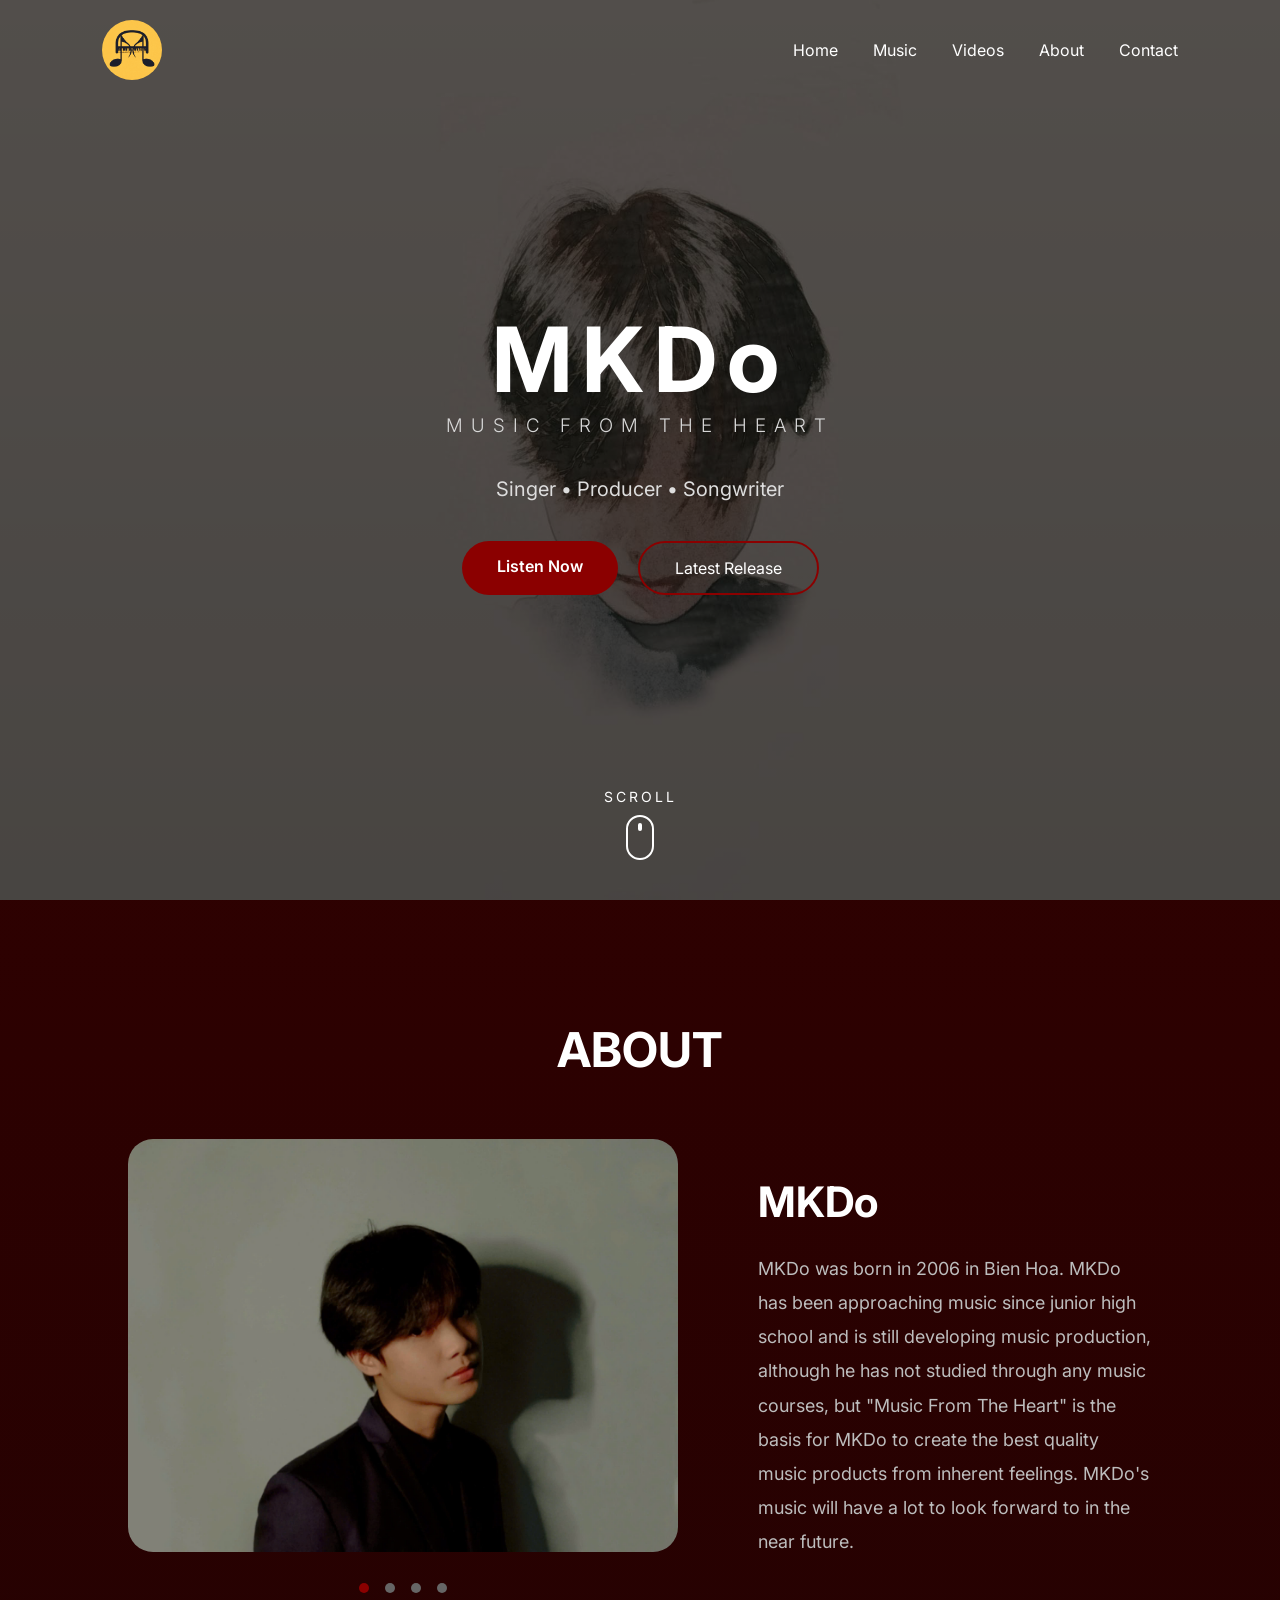
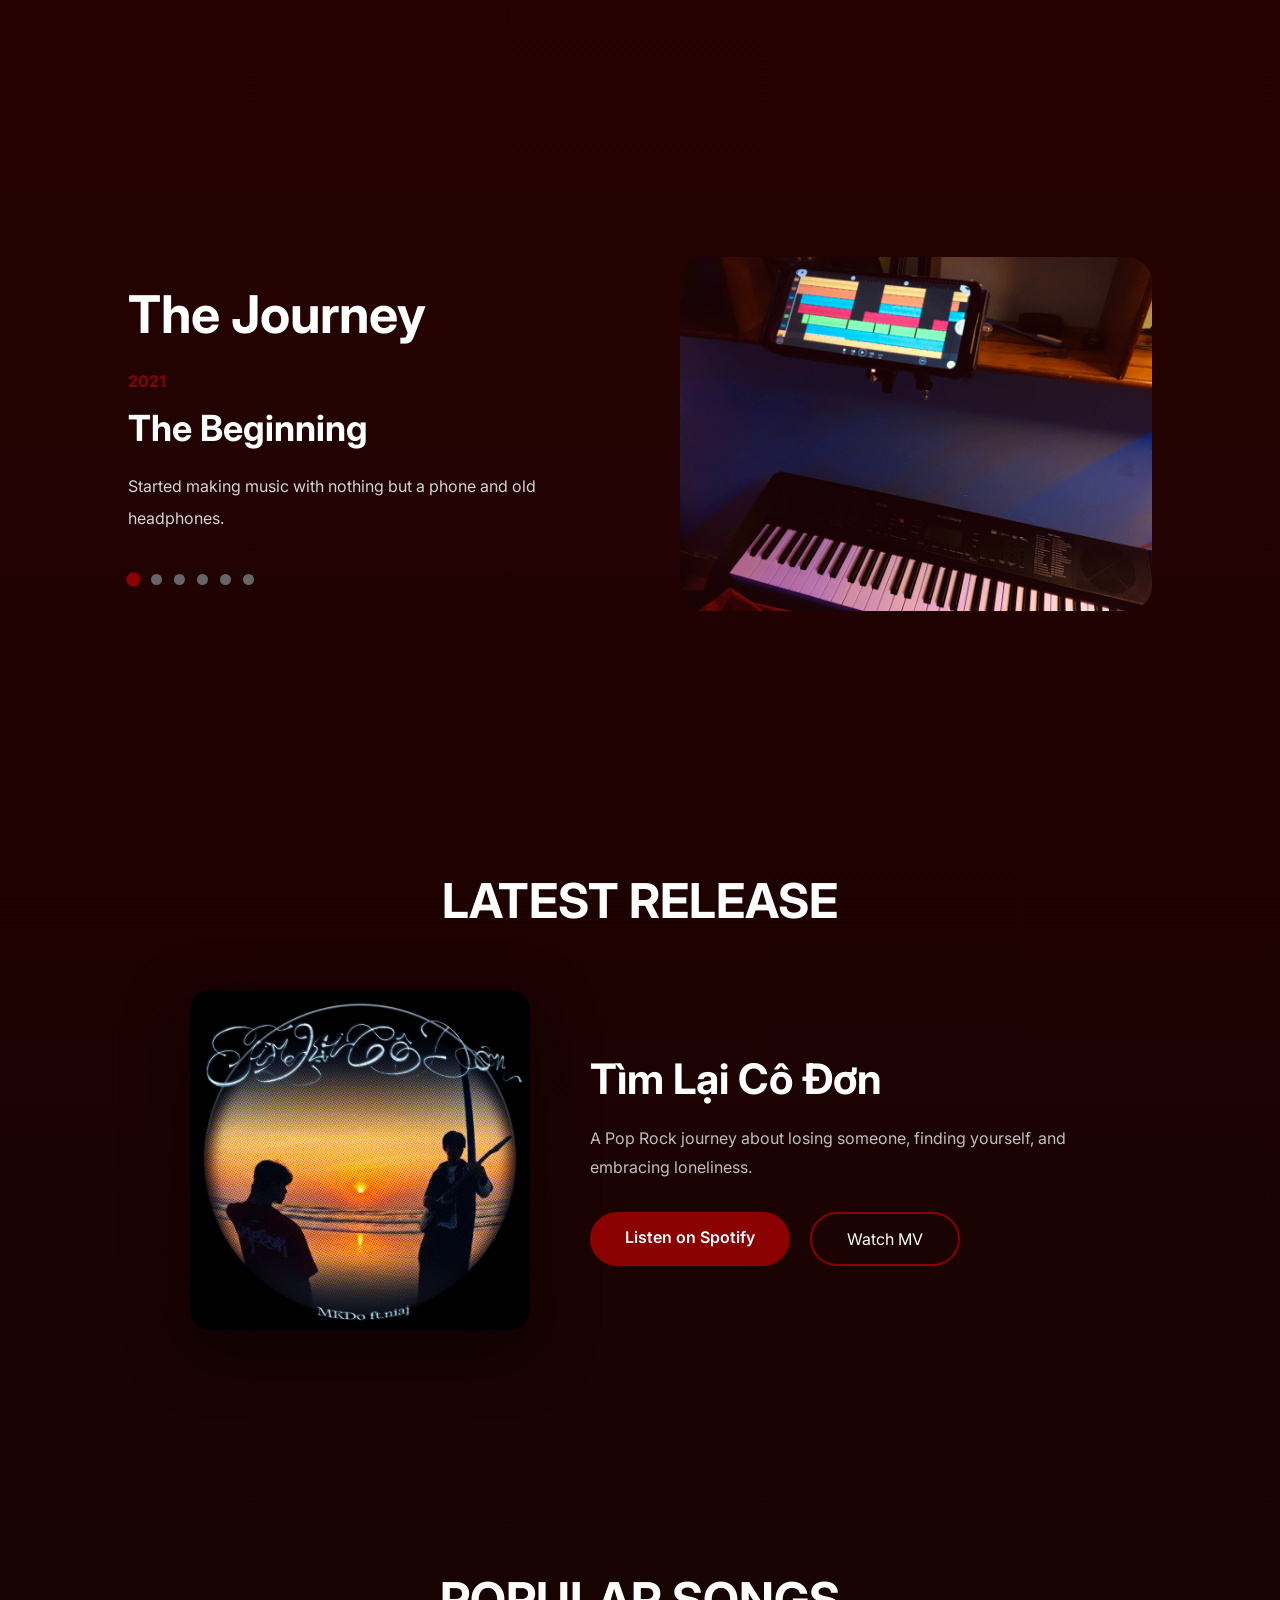
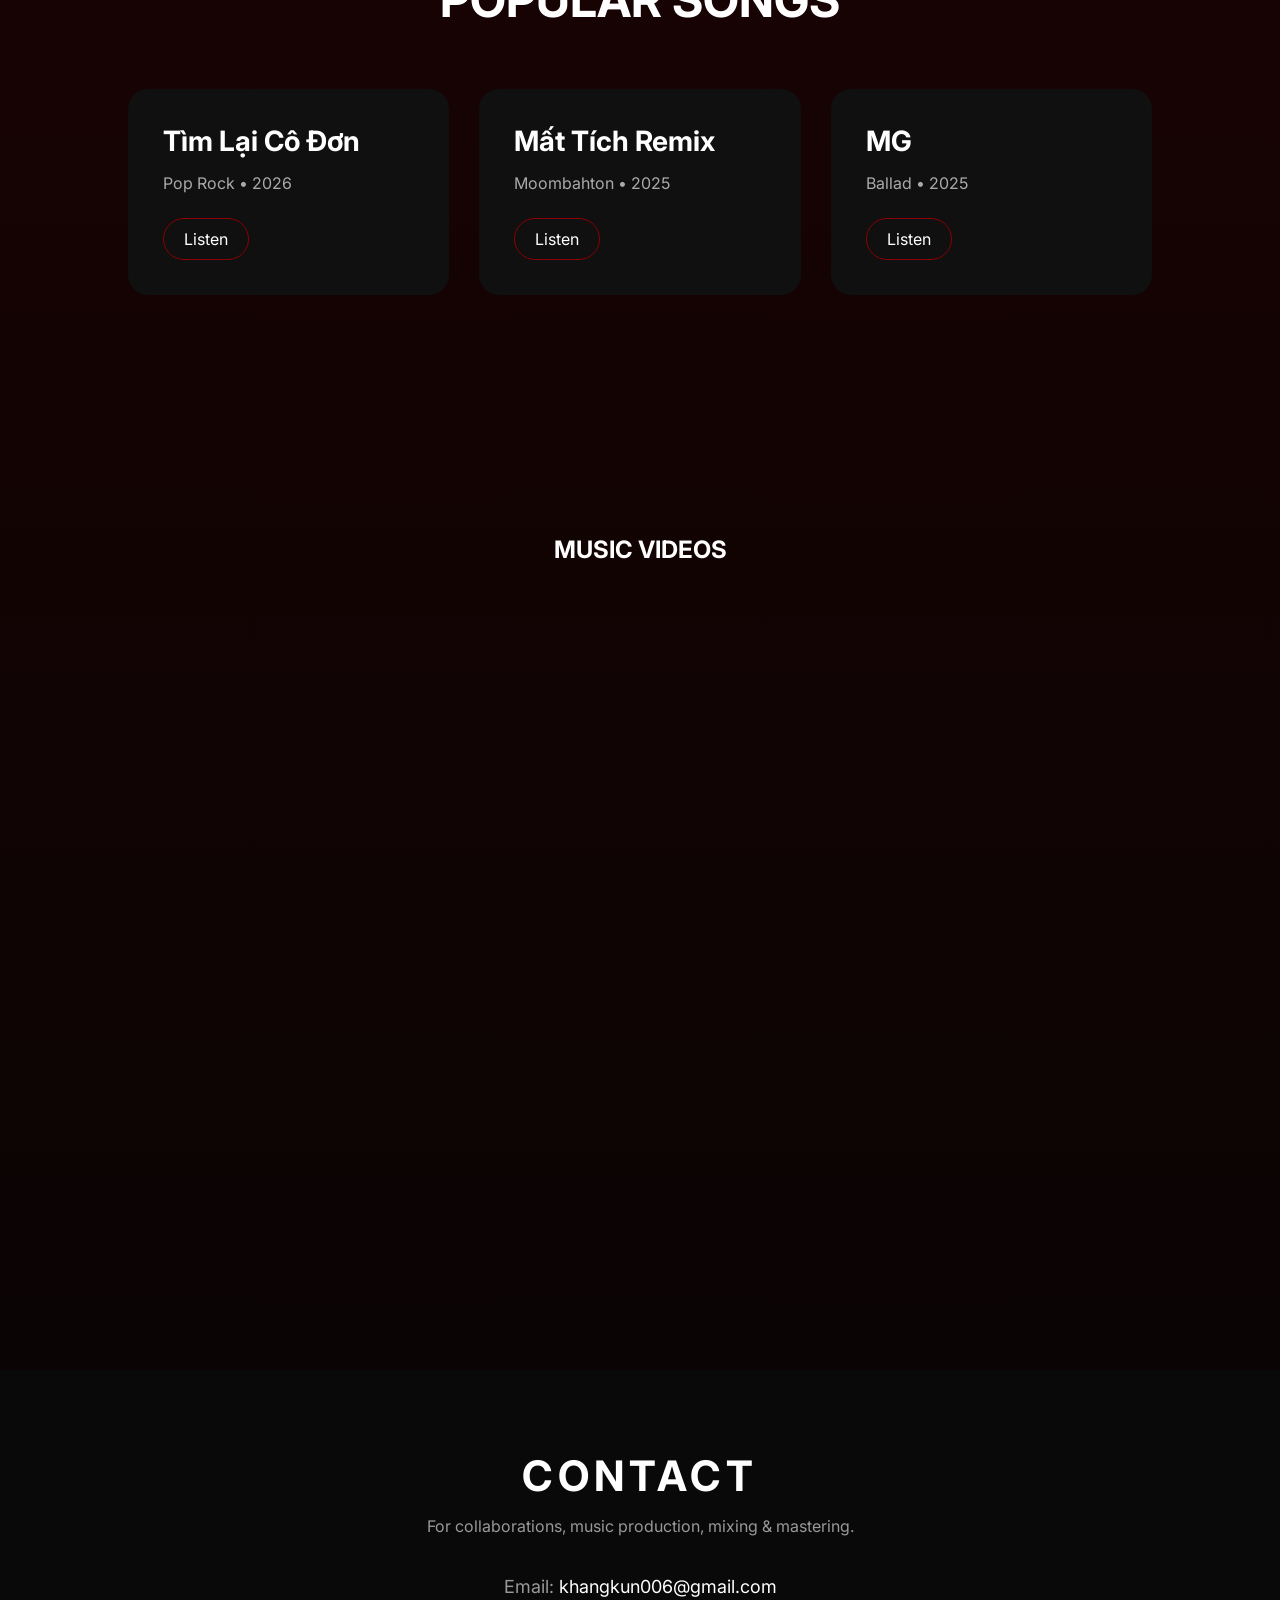
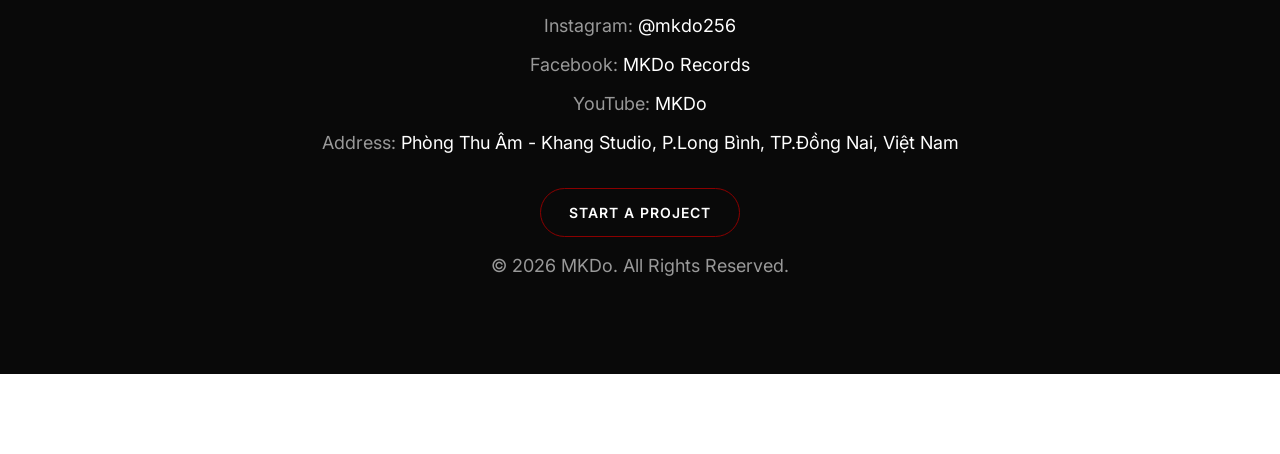
==== commit 303ab007: "Fix4" ====
--- a/index.html
+++ b/index.html
@@ -316,7 +316,7 @@
 
         <a href="contact.html" class="contact-project-btn">
             <span>START A PROJECT</span>
-            <span class="contact-arrow">↗</span>
+            
         </a>
 
     </div>
--- a/css/style.css
+++ b/css/style.css
@@ -79,14 +79,34 @@
     list-style:none;
 }
 
-.navbar a{
+.nav-links a{
+    position:relative;
     color:white;
     text-decoration:none;
     transition:.3s;
 }
 
-.navbar a:hover{
+.nav-links a::after{
+    content:"";
+
+    position:absolute;
+    left:0;
+    bottom:-8px;
+
+    width:0;
+    height:2px;
+
+    background:var(--primary);
+
+    transition:.3s ease;
+}
+
+.nav-links a:hover{
     color:var(--primary);
+}
+
+.nav-links a:hover::after{
+    width:100%;
 }
 
 /* ================= HERO ================= */
@@ -801,7 +821,7 @@
 }
 
 @media (max-width:768px){
-
+   
     .menu-toggle{
         display:block;
     }
@@ -1740,11 +1760,15 @@
 
 .project-direct-contact a{
 
+    display:block;
+
     color:white;
 
     text-decoration:none;
 
     transition:.3s;
+
+    margin-top:10px;
 
 }
 
@@ -1953,4 +1977,4 @@
         max-width:280px;
     }
 
-}+}
